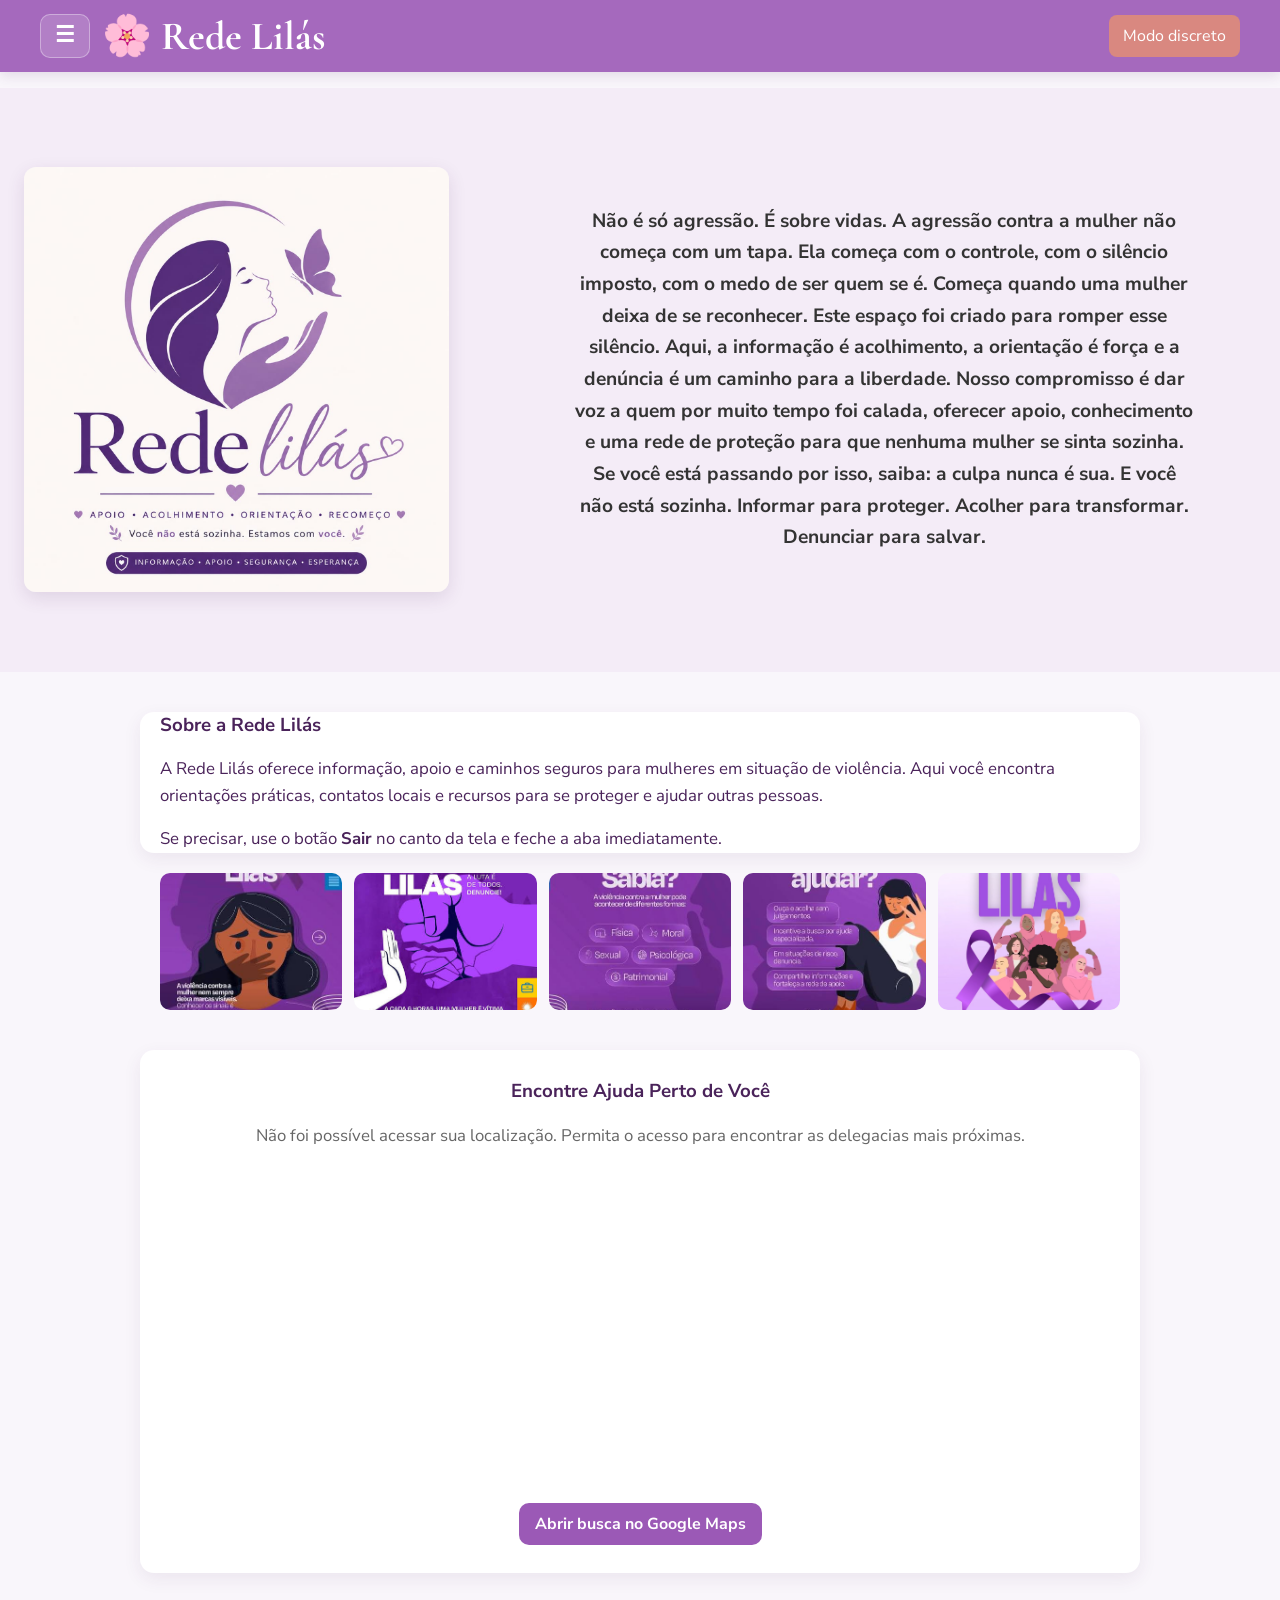
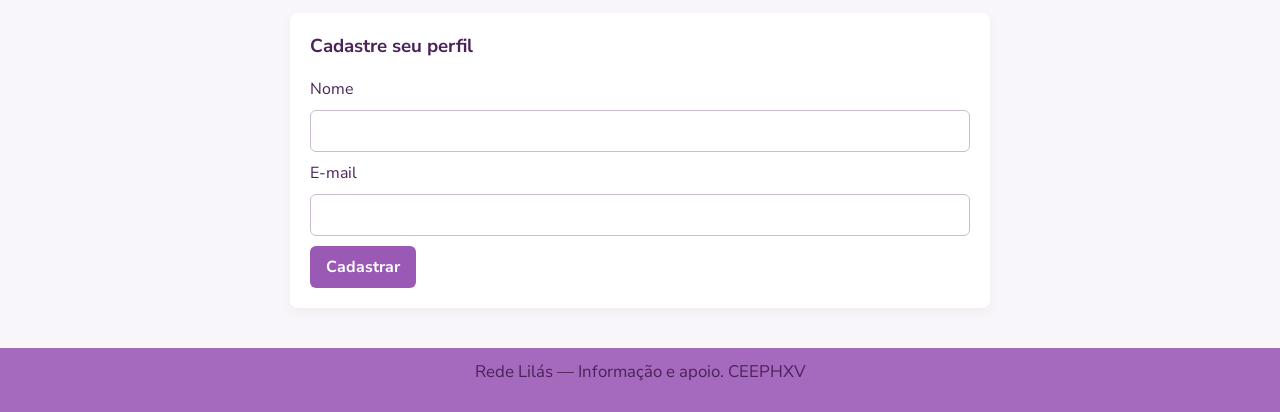
==== index.html @ c14650d7 "rhr" ====
<!DOCTYPE html>
<html lang="pt-BR">
<head>
  <meta charset="UTF-8">
  <meta name="viewport" content="width=device-width, initial-scale=1.0">
  <title>Rede Lilás</title>
  <link rel="stylesheet" href="style.css">
  <link rel="preconnect" href="https://fonts.googleapis.com">
<link rel="preconnect" href="https://fonts.gstatic.com" crossorigin>
<link href="https://fonts.googleapis.com/css2?family=Cormorant+Garamond:wght@600;700&family=Nunito+Sans:wght@400;600&display=swap" rel="stylesheet">
</head>
<body>
  <div id="cadastroStatus" class="cadastro-status" role="status" aria-live="polite" hidden></div>
  <header>
    <div class="header-inner">
      <div class="header-left">
        <details class="topbar-menu">
          <summary aria-label="Abrir menu" title="Abrir menu"><span class="menu-icon" aria-hidden="true">&#9776;</span></summary>
          <nav class="menu-links" aria-label="Menu principal">
            <a href="index.html">Início</a>
            <a href="direitos.html">Direitos</a>
            <a href="rede-de-apoio.html">Mulheres no Afeganistão</a>
            <a href="navegacao-segura.html">Histórias</a>
            <a href="navegacao-segura.html#MALALA-YOUSAFZAI">Malala</a>
            <a href="navegacao-segura.html#CASO-ROGER">Caso Roger</a>
            <a href="navegacao-segura.html#MARIA-DA-PENHA">Maria da Penha</a>
            <a href="navegacao-segura.html#ELIZA-SAMUDIO">Eliza Samudio</a>
            <a href="navegacao-segura.html#ALISON-BOTHA">Alison Botha</a>
          </nav>
        </details>
        <h1 id="TEXTO">🌸 Rede Lilás</h1>
      </div>
      <div class="header-buttons header-right">
        <button type="button" id="modoDiscreto">Modo discreto</button>

    </div>
  </header>

  <section class="banner">
    <div class="hero">
      
        <img src="baneeee.jpeg " alt="Banner Rede Lilás" width="400px" class="banner-image">
     
    </div>
  
    <h2 class="banner-text">Não é só agressão. É sobre vidas.
      A agressão contra a mulher não começa com um tapa. Ela começa com o controle, com o silêncio imposto, com o medo de ser quem se é. Começa quando uma mulher deixa de se reconhecer.
      Este espaço foi criado para romper esse silêncio.
      Aqui, a informação é acolhimento, a orientação é força e a denúncia é um caminho para a liberdade. Nosso compromisso é dar voz a quem por muito tempo foi calada, oferecer apoio, conhecimento e uma rede de proteção para que nenhuma mulher se sinta sozinha.
      Se você está passando por isso, saiba: a culpa nunca é sua. E você não está sozinha.
      Informar para proteger. Acolher para transformar. Denunciar para salvar.</h2>
  </section>

  <section class="info">
    
  </section>

  <section class="sobre">
    <h3>Sobre a Rede Lilás</h3>
    <p>A Rede Lilás oferece informação, apoio e caminhos seguros para mulheres em situação de violência. Aqui você encontra orientações práticas, contatos locais e recursos para se proteger e ajudar outras pessoas.</p>
    <p>Se precisar, use o botão <strong>Sair</strong> no canto da tela e feche a aba imediatamente.</p>
  </section>

  <section class="galeria">
    <div class="item"><a rel='noopener' target='_blank' href='images.jpg'><img src='images.jpg' alt='Hero'></a><div class="caption"></div></div>
    <div class="item"><a rel='noopener' target='_blank' href='images (1).jpg'><img src='images (1).jpg' alt='Photo 1'></a><div class="caption"></div></div>
    <div class="item"><a rel='noopener' target='_blank' href='images (2).jpg'><img src='images (2).jpg' alt='Photo 2'></a><div class="caption"></div></div>
  <div class="item"><a rel='noopener' target='_blank' href='images (1.jpg'><img src='images (1.jpg' alt='Photo 1 (root)'></a><div class="caption"></div></div>
    <div class="item"><a rel='noopener' target='_blank' href='WhatsApp-Image-2025-08-01-at-08.25.04-819x1024.jpeg'><img src='WhatsApp-Image-2025-08-01-at-08.25.04-819x1024.jpeg' alt='Photo 2 (root)'></a><div class="caption"></div></div>
  </section>

  <section class="mapa">
    <h3>Encontre Ajuda Perto de Você</h3>
    <p id="mapaStatus" aria-live="polite">Solicitando sua localização para encontrar as delegacias mais próximas...</p>
    <iframe id="mapaAjuda" title="Mapa com as delegacias mais próximas" loading="lazy"></iframe>
    <a id="mapaLink" class="action-button map-link" href="https://www.google.com/maps/search/delegacias+mais+pr%C3%B3ximas" target="_blank" rel="noopener">Abrir busca no Google Maps</a>
  </section>

  <section class="cadastro">
    <h3>Cadastre seu perfil</h3>
    <form id="cadastroForm">
      <label for="cadastroNome">Nome</label>
      <input id="cadastroNome" name="nome" type="text" autocomplete="name" required>
      <label for="cadastroEmail">E-mail</label>
      <input id="cadastroEmail" name="email" type="email" autocomplete="email" required>
      <button type="submit">Cadastrar</button>
    </form>
  </section>


  <footer>
    <p>Rede Lilás — Informação e apoio. CEEPHXV</p>
  </footer>

  <script>
    
    var sairRapido = document.getElementById('sairRapido');
    if (sairRapido) sairRapido.addEventListener('click', function () {
      window.location.href = 'about:blank';
    });
    document.getElementById('modoDiscreto').addEventListener('click', function () {
      window.location.href = 'https://br.shein.com/';
    });

    var cadastroTimeout;
    document.getElementById('cadastroForm').addEventListener('submit', function (event) {
      event.preventDefault();
      var statusCadastro = document.getElementById('cadastroStatus');
      statusCadastro.textContent = 'perfil cadastrado';
      statusCadastro.hidden = false;
      window.clearTimeout(cadastroTimeout);
      cadastroTimeout = window.setTimeout(function () {
        statusCadastro.hidden = true;
      }, 4000);
      this.reset();
      window.scrollTo({ top: 0, behavior: 'smooth' });
    });

    function localizarDelegacias() {
      var status = document.getElementById('mapaStatus');
      var mapa = document.getElementById('mapaAjuda');
      var mapaLink = document.getElementById('mapaLink');

      if (!navigator.geolocation) {
        status.textContent = 'Seu aparelho não permite localizar delegacias automaticamente.';
        mapaLink.hidden = false;
        return;
      }

      navigator.geolocation.getCurrentPosition(function (posicao) {
        var latitude = posicao.coords.latitude;
        var longitude = posicao.coords.longitude;
        var busca = encodeURIComponent('delegacias mais próximas');
        mapa.src = 'https://www.google.com/maps?q=' + busca + '&ll=' + latitude + ',' + longitude + '&z=14&output=embed';
        mapaLink.href = 'https://www.google.com/maps/search/' + busca + '/@' + latitude + ',' + longitude + ',14z';
        status.textContent = 'Mostrando delegacias próximas à sua localização.';
      }, function () {
        status.textContent = 'Não foi possível acessar sua localização. Permita o acesso para encontrar as delegacias mais próximas.';
        mapaLink.hidden = false;
      }, { enableHighAccuracy: true, timeout: 10000, maximumAge: 300000 });
    }

    localizarDelegacias();


    document.getElementById('con').addEventListener('submit', function (e) {
      e.preventDefault();
      var nome = document.getElementById('nome').value || '';
      var email = document.getElementById('email').value || '';
      var mensagem = document.getElementById('mensagem').value || '';
      if (!mensagem.trim()){
        document.getElementById('contatoStatus').textContent = 'Por favor, escreva uma mensagem.';
        return;
      }


      var msgs;
      try {
        msgs = JSON.parse(localStorage.getItem('rl_messages') || '[]');
        if (!Array.isArray(msgs)) msgs = [];
      } catch (error) {
        msgs = [];
      }
      msgs.push({ nome: nome, email: email, mensagem: mensagem, ts: new Date().toISOString() });
      localStorage.setItem('rl_messages', JSON.stringify(msgs));
      document.getElementById('contatoStatus').textContent = 'Mensagem salva localmente e abrindo seu e-mail...';
      var subject = encodeURIComponent('Contato pela Rede Lilás - ' + nome);
      var body = encodeURIComponent('Nome: ' + nome + '\nEmail: ' + email + '\n\n' + mensagem);
      var mailto = 'mailto:contato@redelilas.org?subject=' + subject + '&body=' + body;
      setTimeout(function () { window.location.href = mailto; }, 700);
    });

  
    function loadResources() {
      try {
        var resources = JSON.parse(localStorage.getItem('rl_resources') || '[]');
        return Array.isArray(resources) ? resources : [];
      } catch (error) {
        return [];
      }
    }
    function saveResources(list) { localStorage.setItem('rl_resources', JSON.stringify(list)); }
    function escapeHtml(str) { return String(str).replace(/[&<>\"]/g, function (s) { return { '&': '&amp;', '<': '&lt;', '>': '&gt;', '"': '&quot;' }[s]; }); }

    function renderResources() {
      var container = document.getElementById('resourceList');
      container.innerHTML = '';
      var list = loadResources();
      if (!list.length) container.innerHTML = '<p style="color:#666">Nenhum recurso salvo ainda.</p>';
      list.forEach(function (r, idx) {
        var div = document.createElement('div');
        div.className = 'resource-item';
        var left = document.createElement('div');
        left.innerHTML = '<strong>' + escapeHtml(r.name) + '</strong><br>Telefone: <span class="tel">' + escapeHtml(r.phone) + '</span>';
        var right = document.createElement('div');
        var copy = document.createElement('button');
        copy.className = 'copy-btn'; copy.textContent = 'Copiar'; copy.setAttribute('data-copy', r.phone);
        var edit = document.createElement('button'); edit.style.marginLeft = '8px'; edit.textContent = 'Editar';
        var del = document.createElement('button'); del.style.marginLeft = '8px'; del.textContent = 'Remover';
        copy.addEventListener('click', function () {
          navigator.clipboard && navigator.clipboard.writeText(r.phone).then(function () { copy.textContent = 'Copiado'; setTimeout(function () { copy.textContent = 'Copiar'; }, 1400); }, function () { alert('Copie manualmente: ' + r.phone); });
        });
        edit.addEventListener('click', function () {
          document.getElementById('resName').value = r.name;
          document.getElementById('resPhone').value = r.phone;
          document.getElementById('addRes').textContent = 'Atualizar';
          document.getElementById('addRes').dataset.edit = idx;
        });
        del.addEventListener('click', function () { if (confirm('Remover esse recurso?')) { list.splice(idx, 1); saveResources(list); renderResources(); } });
        right.appendChild(copy); right.appendChild(edit); right.appendChild(del);
        div.appendChild(left); div.appendChild(right); container.appendChild(div);
      });
    }

    document.getElementById('addRes').addEventListener('click', function () {
      var name = document.getElementById('resName').value.trim();
      var phone = document.getElementById('resPhone').value.trim();
      if (!name || !phone) { alert('Preencha nome e telefone.'); return; }
      var list = loadResources();
      var editIdx = this.dataset.edit;
      if (editIdx !== undefined) { list[editIdx] = { name: name, phone: phone }; delete this.dataset.edit; this.textContent = 'Adicionar'; }
      else list.push({ name: name, phone: phone });
      saveResources(list); renderResources(); document.getElementById('resName').value = ''; document.getElementById('resPhone').value = '';
    });

  
    renderResources();
  </script>
</body>
</html>
---- style.css ----
:root{
    --bg:#f9f6fb;
    --primary:#9b59b6;
    --accent:#d98880;
    --muted:#e8daef;
    --text:#4a235a;
  }

  *, *::before, *::after { box-sizing: border-box; }
  html { overflow-x: hidden; }
  body {
    font-family: "Nunito Sans", "Segoe UI", sans-serif;
    background-color: var(--bg);
    color: var(--text);
    margin: 0;
    padding-top: 88px;
    text-align: center;
    min-width: 320px;
  }

  p {
    margin: 0 0 1rem;
    font-size: 1.05rem;
    line-height: 1.7;
    color: var(--text);
  }

  a {
    color: var(--primary);
    text-decoration-thickness: 2px;
    text-underline-offset: 3px;
    transition: color .2s, background-color .2s;
  }

  a:hover {
    color: #6c3483;
  }

  a:focus-visible {
    outline: 3px solid var(--accent);
    outline-offset: 3px;
  }


  header {
    position: fixed;
    top: 0;
    left: 0;
    right: 0;
    z-index: 1000;
    background-color: #a569bd;
    color: white;
    padding: 12px 18px;
    box-shadow: 0 4px 12px rgba(74, 35, 90, 0.12);
  }

  .header-inner {
    max-width: 1200px;
    margin: 0 auto;
    display: flex;
    align-items: center;
    justify-content: space-between;
    gap: 12px;
    position: relative;
  }

  .header-left {
    display: flex;
    align-items: center;
    justify-content: flex-start;
    gap: 12px;
    min-width: 0;
    flex: 1;
  }

  .header-right {
    display: flex;
    align-items: center;
    justify-content: flex-end;
    margin-left: auto;
  }

  header h1 { margin: 0; }

  button,
  input,
  textarea { font: inherit; }

  button:focus-visible,
  summary:focus-visible,
  input:focus-visible,
  textarea:focus-visible {
    outline: 3px solid var(--accent);
    outline-offset: 2px;
  }

  .topbar-menu {
    position: relative;
  }

  .topbar-menu summary {
    list-style: none;
    cursor: pointer;
    padding: 10px 14px;
    border-radius: 10px;
    background: rgba(255,255,255,0.15);
    color: white;
    font-weight: 700;
    border: 1px solid rgba(255,255,255,0.35);
    user-select: none;
    transition: background-color .2s ease, transform .2s ease, box-shadow .2s ease;
  }

  .topbar-menu summary::-webkit-details-marker { display: none; }

  .menu-icon {
    display: block;
    font-size: 1.35rem;
    line-height: 1;
  }

  .topbar-menu summary:hover,
  .topbar-menu summary:focus-visible {
    background: rgba(255,255,255,0.28);
    transform: translateY(-2px);
    box-shadow: 0 4px 10px rgba(74, 35, 90, 0.16);
  }

  .topbar-menu[open] summary {
    background: rgba(255,255,255,0.22);
  }

  .menu-links {
    position: absolute;
    left: 0;
    top: calc(100% + 8px);
    min-width: 220px;
    background: #fff;
    border-radius: 12px;
    box-shadow: 0 12px 24px rgba(74, 35, 90, 0.16);
    padding: 8px;
    display: grid;
    gap: 6px;
    text-align: left;
    transform-origin: left top;
    animation: menu-open .2s ease-out;
  }

  @keyframes menu-open {
    from { opacity: 0; transform: translateY(-6px) scaleX(0); }
    to { opacity: 1; transform: translateY(0) scaleX(1); }
  }

  .menu-links a {
    display: block;
    padding: 10px 12px;
    border-radius: 8px;
    color: var(--text);
    text-decoration: none;
    font-weight: 600;
  }

  .menu-links a:hover,
  .menu-links a:focus-visible {
    background: #f4ecf7;
    color: var(--primary);
  }

  .page-back {
    color:white;
    border:1px solid rgba(255,255,255,0.7);
    padding:8px 12px;
    border-radius:8px;
    text-decoration:none;
  }

  .page-back:hover, .page-back:focus-visible { background-color:rgba(255,255,255,0.15); }
  .header-buttons button {
    background-color: var(--accent);
    color: white;
    border: none;
    padding: 10px 14px;
    border-radius: 8px;
    cursor: pointer;
    white-space: nowrap;
    transition: background-color .2s ease, transform .2s ease;
  }

  .header-buttons button:hover,
  .header-buttons button:focus-visible {
    background-color: #c56f68;
    transform: translateY(-1px);
  }

  .banner {
    background-color: #f4ecf7;
    padding: 56px 24px;
    display: flex;
    align-items: center;
    justify-content: center;
    gap: clamp(24px, 5vw, 64px);
  }
  
  .hero {
    display: flex;
    align-items: center;
    justify-content: center;
    flex: 1 1 360px;
    min-width: 0;
  }

  #TEXTO {
    font-family: "Cormorant Garamond", serif;
    font-size: 2.5rem; 
    font-weight: 700;
    margin: 0;
  }

  .banner-img {
    width: 100%;
    max-width: 520px;
    height: auto;
    object-fit: cover;

  }
  
  .banner-text {
    width: min(100%, 620px);
    font-family: "Nunito Sans", sans-serif;
    font-size: clamp(1rem, 1.5vw, 1.25rem);
    line-height: 1.65;
    color: #333;
    margin: 5%;
    
  }

  .hero img {
  width:100%;
  max-width:520px;
  height:auto;
  display:block;
  border-radius:12px; 
  box-shadow:0 6px 18px rgba(74,35,90,0.12);
  }
  .acoes {
  display:flex; 
  justify-content:center; 
  gap:20px; margin:20px;
  }

  .info {
  display:flex; 
  justify-content:center; 
  align-items:stretch;
  flex-wrap:wrap;
  gap:12px;
  margin:20px auto;
  max-width: 1000px;
  }

  .card {
  background-color:var(--muted); 
  padding:22px 20px; 
  border-radius:10px; 
  width:300px;
  min-height:190px;
  margin:0;
  color:var(--text);
  text-decoration:none;
  display:flex;
  flex-direction:column;
  justify-content:center;
  transition:transform .2s, box-shadow .2s, background-color .2s;
  }

  .card:hover, .card:focus-visible {
  background-color:#dfc9e8;
  box-shadow:0 5px 14px rgba(74,35,90,0.16);
  transform:translateY(-3px);
  outline:none;
  }

  .card-link {
  display:inline-block;
  margin-top:8px;
  color:var(--primary);
  font-weight:600;
  }

  .detail-page {
  max-width:760px;
  margin:32px auto 56px;
  padding:0 24px;
  text-align:left;
  line-height:1.7;
  }

  .sobre,
  .galeria,
  .mapa,
  .contato,
  .resources {
    width: min(100% - 32px, 1000px);
    margin: 40px auto;
  }

  .sobre,
  .mapa,
  .contato,
  .resources {
    padding: 28px 24px;
    background: #fff;
    border-radius: 14px;
    box-shadow: 0 6px 18px rgba(74, 35, 90, 0.08);
  }

  .sobre h3,
  .galeria h3,
  .mapa h3,
  .contato h3,
  .resources h3,
  footer p { margin-top: 0; }

  .galeria {
    display: grid;
    grid-template-columns: repeat(auto-fit, minmax(180px, 1fr));
    gap: 14px;
  }

  .galeria .item { min-width: 0; }
  .galeria img {
    display: block;
    width: 100%;
    aspect-ratio: 4 / 3;
    object-fit: cover;
    border-radius: 10px;
  }

  #mapaAjuda {
    display: block;
    width: 100%;
    min-height: 320px;
    border: 0;
    border-radius: 10px;
  }

  #con,
  .resources > div:first-of-type {
    display: flex;
    flex-wrap: wrap;
    gap: 10px;
    justify-content: center;
  }

  #con input,
  #con textarea { flex: 1 1 240px; }
  #con textarea { min-width: 100%; resize: vertical; }
  #con input,
  #con textarea,
  #con button,
  .resources input,
  .resources button {
    min-height: 44px;
    padding: 10px 12px;
    border: 1px solid #d8c8df;
    border-radius: 8px;
  }

  #con button,
  .resources button { background: var(--primary); color: #fff; cursor: pointer; }

  .resource-list { display: grid; gap: 10px; }
  .resource-item {
    display: flex;
    align-items: center;
    justify-content: space-between;
    gap: 12px;
    padding: 12px;
    border: 1px solid #e4d8e8;
    border-radius: 8px;
    text-align: left;
  }
  .resource-item > div:last-child { display: flex; flex-wrap: wrap; gap: 6px; justify-content: flex-end; }
  .resource-item button { min-height: 38px; padding: 8px 10px; border: 0; border-radius: 6px; cursor: pointer; }

  .discreto > *:not(header):not(.quick-exit) { visibility: hidden; }
  .discreto header { background: #222; }

  .quick-exit {
    position: fixed;
    right: 18px;
    bottom: 18px;
    z-index: 1100;
    min-height: 44px;
    padding: 10px 16px;
    border: 0;
    border-radius: 8px;
    background: #8e2f4f;
    color: #fff;
    font-weight: 700;
    cursor: pointer;
    box-shadow: 0 4px 12px rgba(50, 20, 30, 0.24);
  }

  .quick-exit:hover,
  .quick-exit:focus-visible { background: #6f1f3a; }

  footer { padding: 24px; }

  .detail-images {
  display:grid;
  grid-template-columns:repeat(2, minmax(0, 1fr));
  gap:16px;
  margin-bottom:28px;
  }

  .detail-images figure { margin:0; }
  .detail-images img {
  display:block;
  width:100%;
  height:220px;
  object-fit:cover;
  border-radius:10px;
  box-shadow:0 4px 12px rgba(74,35,90,0.12);
  }

  .detail-images figcaption {
  color:#666;
  font-size:.9rem;
  line-height:1.35;
  margin-top:7px;
  }

  .detail-page h2 {
  font-family:"Cormorant Garamond", serif;
  font-size:2.8rem;
  margin:0 0 12px;
  }

  .detail-page h3 { margin-top:28px; }
  .detail-page li { margin-bottom:8px; }
  .detail-kicker { color:var(--primary); font-weight:600; margin-bottom:4px; }
  .detail-note { border-left:4px solid var(--accent); padding-left:14px; font-weight:600; }

  .afghan-article {
    background: rgba(255, 255, 255, 0.6);
    padding: 28px 28px 32px;
    border-radius: 18px;
    box-shadow: 0 8px 24px rgba(74, 35, 90, 0.08);
  }

  .afghan-article .lead {
    font-size: 1.08rem;
    color: #4a235a;
    margin-bottom: 20px;
  }

  .afghan-article ol,
  .afghan-article ul {
    padding-left: 1.5rem;
  }

  .afghan-article .quote {
    margin: 26px 0;
    padding: 18px 22px;
    background: #f3e4f7;
    border-left: 5px solid var(--primary);
    color: var(--text);
    font-weight: 700;
    font-size: 1.1rem;
    border-radius: 10px;
  }

  .freedom-list,
  .afghan-article ul,
  .afghan-article ol {
    padding-left: 1.4rem;
  }

  .statement,
  .hashtags {
    font-weight: 700;
    color: var(--text);
    margin-top: 16px;
  }

  .action-button {
    display: inline-block;
    margin-top: 20px;
    background: var(--primary);
    color: #fff;
    padding: 10px 16px;
    border-radius: 10px;
    text-decoration: none;
    font-weight: 700;
  }

  .action-button:hover,
  .action-button:focus-visible {
    background: #7d3d9d;
    color: #fff;
  }

  .map-link { display: none; }
  .map-link:not([hidden]) { display: inline-block; }

.featured-image {
    margin: 0 0 20px;
    border-radius: 14px;
    overflow: hidden;
    box-shadow: 0 6px 18px rgba(74, 35, 90, 0.10);
}

.featured-image img {
    display: block;
    width: 100%;
    height: 360px;
    object-fit: cover;
}
  .image-gallery-two {
      display: block;
    width: 100%;
      margin: 24px 0;
  }

  .image-gallery-two figure { margin: 0; }
  .image-gallery-two img {
      display: block;
      width: 100%;
      max-height: 420px;
      object-fit: cover;
      border-radius: 10px;
  }

  @media (max-width: 700px) {
    body { padding-top: 88px; }
    header { padding: 10px 12px; }
    .header-inner { gap: 8px; }
    .topbar-menu { z-index: 2; flex-shrink: 0; }
    .menu-links { left: 0; right: auto; min-width: min(260px, calc(100vw - 24px)); }
    #TEXTO { font-size: clamp(1.45rem, 7vw, 2rem); white-space: nowrap; overflow: hidden; text-overflow: ellipsis; text-align: center; }
    .banner { flex-direction: column; padding: 28px 16px; }
    .banner-text { margin: 0; text-align: left; }
    .hero img { max-height: 300px; object-fit: cover; }
    .detail-page { padding: 0 16px; margin-top: 24px; }
    .detail-images { grid-template-columns: 1fr; }
    .detail-page h2 { font-size: 2.2rem; }
    .afghan-article { padding: 20px 16px 24px; }
    .featured-image img { height: 240px; }
    .resource-item { align-items: flex-start; flex-direction: column; }
    .resource-item > div:last-child { justify-content: flex-start; }
    .resources > div:first-of-type { flex-direction: column; }
    .resources input { width: 100% !important; flex: auto !important; }
    .quick-exit { right: 12px; bottom: 12px; }
  }

  @media (prefers-reduced-motion: reduce) {
    *, *::before, *::after { scroll-behavior: auto !important; transition-duration: 0.01ms !important; }
}

  .image-gallery-two figure {
    margin: 0;
    overflow: hidden;
    border-radius: 12px;
    box-shadow: 0 6px 18px rgba(74, 35, 90, 0.10);
  }

  .image-gallery-two img {
    display: block;
    width: 100%;
    height: 240px;
    object-fit: cover;
  }

.image-gallery-two {
    margin: 18px 0 24px;
}

.image-gallery-two figure:only-child {
    width: 100%;
    margin: 0;
    border-radius: 14px;
    overflow: hidden;
    box-shadow: 0 6px 18px rgba(74, 35, 90, 0.10);
}

.image-gallery-two figure:only-child img {
    display: block;
    width: 100%;
    height: 360px;
    object-fit: cover;
}
   

  .sobre {
      max-width:1000px; 
      margin:20px auto; 
      text-align:left; 
      padding:0 20px
  }

  .sobre p {
      line-height:1.6
  }

  .galeria {
      display:grid; 
      grid-template-columns:repeat(auto-fit,minmax(160px,1fr)); 
      gap:12px; max-width:1000px; 
      margin:20px auto; 
      padding:0 20px
  }

  .galeria .item {position:relative; 
      overflow:hidden; 
      border-radius:8px
  }

  .galeria img {width:100%; 
      display:block
  }

  .galeria .caption {
      position:absolute; 
      left:0; right:0; bottom:0; 
      background:linear-gradient(0deg, rgba(0,0,0,0.45), transparent); 
      color:white; 
      padding:8px; 
      font-weight:600; 
      transform:translateY(100%); 
      transition:transform .2s
  }

  .galeria .item:hover .caption{transform:translateY(0)}

    .contato {background-color:#fff;
       max-width:700px; 
      width:calc(100% - 40px);
       margin:20px auto 40px;
        padding:16px; 
        border-radius:10px; 
        box-shadow:0 4px 12px rgba(0,0,0,0.04); 
        text-align:left
      }

  .contato form {display:flex; 
      flex-direction:column;
       gap:10px
      }

  .contato input[type=text], .contato input[type=email], 
  .contato textarea {padding:8px; border-radius:6px; border:1px solid #ddd; width:100%; box-sizing:border-box}
  .contato button[type=submit] {background:var(--primary); color:#fff; border:none; padding:10px 12px; border-radius:8px; cursor:pointer}
  .cadastro {max-width:700px; width:calc(100% - 40px); margin:24px auto 40px; padding:20px; border-radius:8px; background:#fff; text-align:left; box-shadow:0 4px 12px rgba(0,0,0,0.04)}
  .cadastro h3 {margin-top:0}
  .cadastro form {display:grid; gap:10px}
  .cadastro input {width:100%; min-height:42px; padding:8px 10px; border:1px solid #c9bdce; border-radius:6px; font:inherit}
  .cadastro button {justify-self:start; min-height:42px; padding:9px 16px; border:0; border-radius:6px; background:var(--primary); color:#fff; font:inherit; font-weight:700; cursor:pointer}
  .cadastro button:hover, .cadastro button:focus-visible {background:#7d3d9d; color:#fff}
  .cadastro-status {max-width:700px; width:calc(100% - 40px); margin:12px auto; padding:12px 16px; border-radius:6px; background:#e4f2e7; color:#245b34; font-weight:700; text-align:center}
  .resources {max-width:1000px; margin:10px auto 24px; padding:0 20px; text-align:left}
  .resource-list {display:grid; gap:10px}
  .resource-item {background:var(--muted); padding:10px; border-radius:8px; display:flex; justify-content:space-between; align-items:center}
  .copy-btn {background:transparent; border:1px solid rgba(0,0,0,0.08); padding:6px 8px; border-radius:6px; cursor:pointer}
  #mapaStatus {margin:0 auto 12px; color:#666}
  iframe {width:90%; height:300px; border:none; border-radius:10px}
  footer {background-color:#a569bd; color:white; padding:10px}
  .discreto header, .discreto .banner, .discreto .info, .discreto .sobre, .discreto .galeria, .discreto .mapa, .discreto footer {visibility:hidden}
  .quick-exit {display:none; position:fixed; top:8px; right:8px; background:#fff; color:var(--text); padding:6px 10px; border-radius:6px; box-shadow:0 2px 8px rgba(0,0,0,0.12)}
  .discreto .quick-exit {display:block}

  @media (max-width: 700px) {
    header h1 { line-height: 1.2; text-align: left; }
    .page-back { display: inline-block; white-space: nowrap; }
    .header-buttons { flex-shrink: 0; }
    .header-buttons button {
      padding: 9px 10px;
      font-size: .8rem;
    }

    .banner {
      padding: 28px 16px;
      flex-direction: column;
      gap: 24px;
    }

    .hero { width: 100%; }
    .hero img { max-width: 100%; }
    .banner-text {
      width: 100%;
      margin: 0;
      font-size: 1.05rem;
      line-height: 1.6;
    }

    .info { margin: 16px 10px; }
    .card {
      width: 100%;
      margin: 6px 0;
    }

    .sobre { margin: 20px auto; padding: 0 20px; }
    .detail-page {
      max-width: 100%;
      padding: 0 16px;
      margin: 24px auto 40px;
    }

    .detail-page h2 {
      font-size: 2.2rem;
      line-height: 1.1;
    }

    .detail-page h3 {
      font-size: 1.5rem;
    }

    .detail-images { grid-template-columns:1fr; }
    .detail-images img { height:auto; max-height:320px; }
    .featured-image img,
    .image-gallery-two img {
      height: 220px;
    }

    .afghan-article {
      padding: 18px 16px 24px;
    }

    .afghan-article .lead,
    .afghan-article p,
    .afghan-article li {
      font-size: 1rem;
    }

    .afghan-article .quote {
      padding: 14px 16px;
      font-size: 1rem;
    }

    .action-button {
      display: block;
      width: 100%;
      text-align: center;
      box-sizing: border-box;
    }

    .galeria {
      grid-template-columns: repeat(2, minmax(0, 1fr));
      gap: 8px;
      padding: 0 16px;
    }

    .contato {
      width: calc(100% - 32px);
      margin: 20px auto 32px;
      padding: 14px;
    }

    .resources { padding: 0 16px; }
    .resources > div[style] {
      flex-wrap: wrap;
      margin-right: 0 !important;
      margin-left: 0 !important;
    }
    .resources > div[style] input,
    .resources > div[style] button {
      min-width: 0;
      flex: 1 1 100% !important;
    }
    .resource-item {
      align-items: flex-start;
      flex-direction: column;
      gap: 10px;
    }
    .resource-item > div:last-child {
      display: flex;
      flex-wrap: wrap;
      gap: 6px;
    }
    .resource-item > div:last-child button { margin-left: 0 !important; }

    #mapaStatus { padding: 0 16px; }
    iframe { width: calc(100% - 32px); height: 280px; }
  }
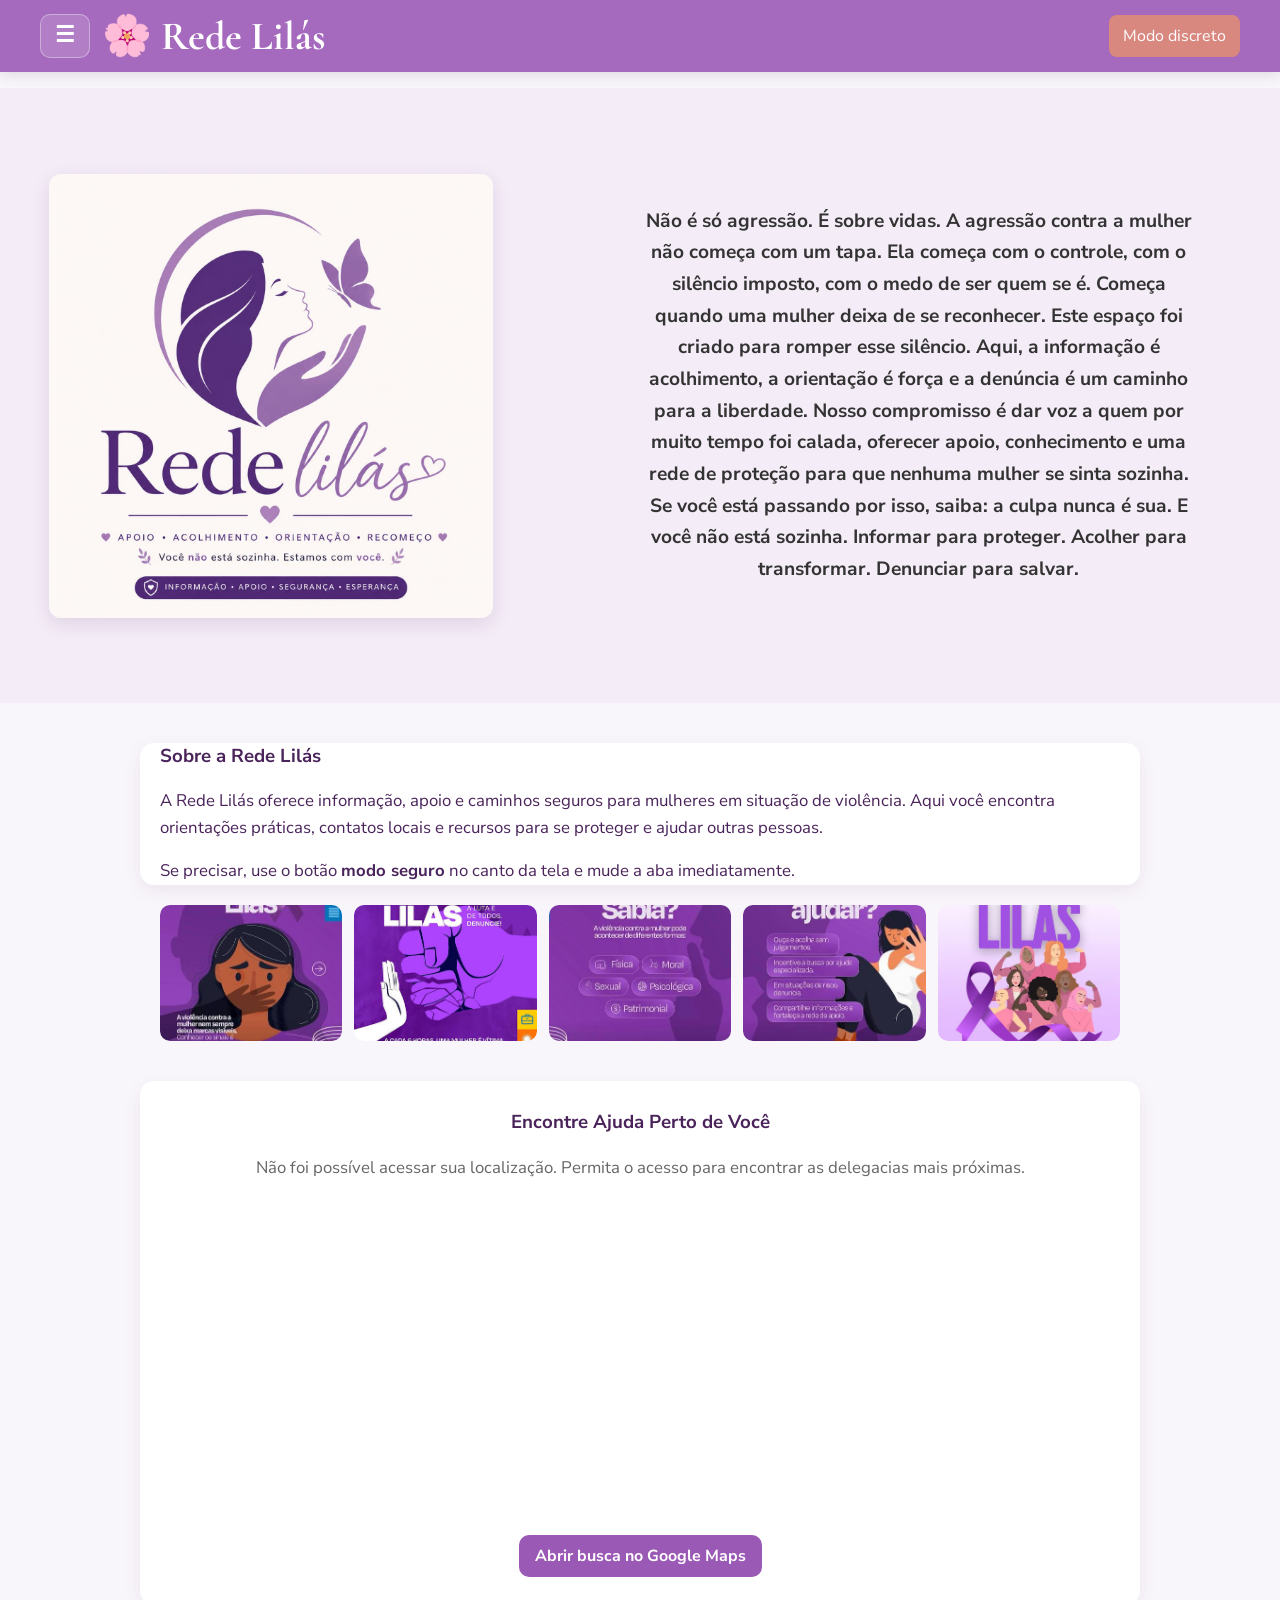
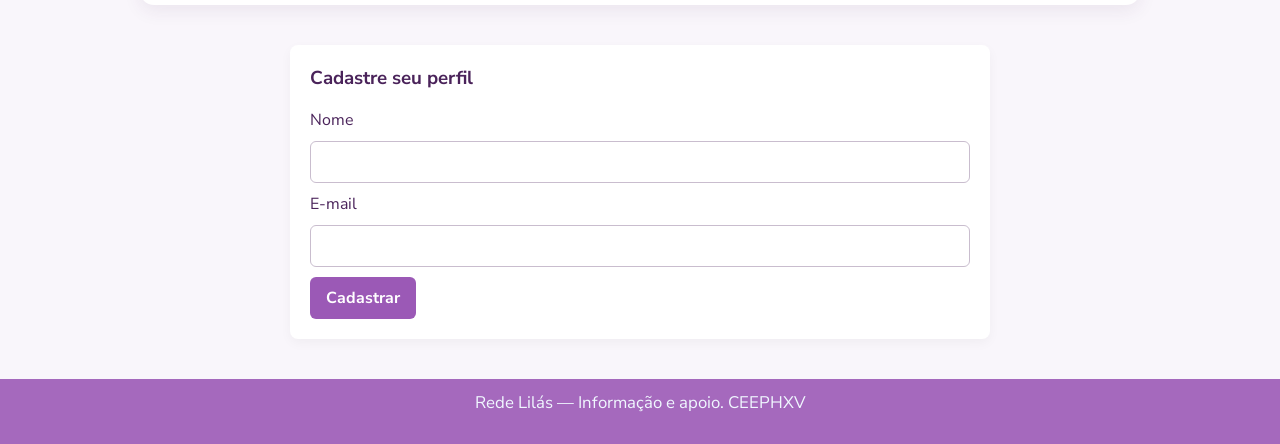
==== commit e243eb23: "bvg" ====
--- a/index.html
+++ b/index.html
@@ -20,12 +20,16 @@
             <a href="index.html">Início</a>
             <a href="direitos.html">Direitos</a>
             <a href="rede-de-apoio.html">Mulheres no Afeganistão</a>
-            <a href="navegacao-segura.html">Histórias</a>
-            <a href="navegacao-segura.html#MALALA-YOUSAFZAI">Malala</a>
-            <a href="navegacao-segura.html#CASO-ROGER">Caso Roger</a>
-            <a href="navegacao-segura.html#MARIA-DA-PENHA">Maria da Penha</a>
-            <a href="navegacao-segura.html#ELIZA-SAMUDIO">Eliza Samudio</a>
-            <a href="navegacao-segura.html#ALISON-BOTHA">Alison Botha</a>
+            <details class="stories-menu">
+              <summary class="stories-trigger">Histórias <span aria-hidden="true">&#8250;</span></summary>
+              <nav class="stories-links" aria-label="Variações de histórias">
+                <a href="navegacao-segura.html#MALALA-YOUSAFZAI">Malala</a>
+                <a href="navegacao-segura.html#CASO-ROGER">Caso Roger</a>
+                <a href="navegacao-segura.html#MARIA-DA-PENHA">Maria da Penha</a>
+                <a href="navegacao-segura.html#ELIZA-SAMUDIO">Eliza Samudio</a>
+                <a href="navegacao-segura.html#ALISON-BOTHA">Alison Botha</a>
+              </nav>
+            </details>
           </nav>
         </details>
         <h1 id="TEXTO">🌸 Rede Lilás</h1>
@@ -39,7 +43,7 @@
   <section class="banner">
     <div class="hero">
       
-        <img src="baneeee.jpeg " alt="Banner Rede Lilás" width="400px" class="banner-image">
+        <img src="baneeee.jpeg " alt="Banner Rede Lilás" class="banner-image">
      
     </div>
   
@@ -58,7 +62,7 @@
   <section class="sobre">
     <h3>Sobre a Rede Lilás</h3>
     <p>A Rede Lilás oferece informação, apoio e caminhos seguros para mulheres em situação de violência. Aqui você encontra orientações práticas, contatos locais e recursos para se proteger e ajudar outras pessoas.</p>
-    <p>Se precisar, use o botão <strong>Sair</strong> no canto da tela e feche a aba imediatamente.</p>
+    <p>Se precisar, use o botão <strong>modo seguro</strong> no canto da tela e mude a aba imediatamente.</p>
   </section>
 
   <section class="galeria">
@@ -89,7 +93,7 @@
 
 
   <footer>
-    <p>Rede Lilás — Informação e apoio. CEEPHXV</p>
+    <p style="color: aliceblue;">Rede Lilás — Informação e apoio. CEEPHXV</p>
   </footer>
 
   <script>
--- a/style.css
+++ b/style.css
@@ -166,6 +166,55 @@
     color: var(--primary);
   }
 
+  .stories-menu {
+    position: relative;
+  }
+
+  .topbar-menu .stories-trigger,
+  .topbar-menu[open] .stories-trigger {
+    display: flex;
+    align-items: center;
+    justify-content: space-between;
+    gap: 18px;
+    padding: 10px 12px;
+    border: 0;
+    border-radius: 8px;
+    background: #fff;
+    color: var(--text);
+    cursor: pointer;
+    font-weight: 700;
+    list-style: none;
+    transition: background-color .2s ease;
+  }
+
+  .topbar-menu .stories-trigger::-webkit-details-marker { display: none; }
+  .stories-trigger span { font-size: 1.25rem; line-height: 1; }
+  .topbar-menu .stories-trigger:hover,
+  .topbar-menu .stories-trigger:focus-visible,
+  .stories-menu[open] > .stories-trigger {
+    background: #e8daef;
+    color: var(--text);
+    transform: none;
+    box-shadow: none;
+  }
+  .stories-menu[open] > .stories-trigger span { transform: rotate(90deg); }
+
+  .stories-links {
+    position: absolute;
+    top: 0;
+    left: calc(100% + 8px);
+    min-width: 210px;
+    padding: 8px;
+    display: grid;
+    gap: 6px;
+    background: #fbf7fc;
+    border: 1px solid #dcc9e3;
+    border-radius: 10px;
+    box-shadow: 0 12px 24px rgba(74, 35, 90, 0.16);
+    text-align: left;
+    animation: menu-open .2s ease-out;
+  }
+
   .page-back {
     color:white;
     border:1px solid rgba(255,255,255,0.7);
@@ -205,7 +254,7 @@
     display: flex;
     align-items: center;
     justify-content: center;
-    flex: 1 1 360px;
+    flex: 1 1 45%;
     min-width: 0;
   }
 
@@ -235,11 +284,11 @@
   }
 
   .hero img {
-  width:100%;
-  max-width:520px;
+  width:90%;
+  max-width:100%;
   height:auto;
   display:block;
-  border-radius:12px; 
+  border-radius:12px;
   box-shadow:0 6px 18px rgba(74,35,90,0.12);
   }
   .acoes {
@@ -538,10 +587,19 @@
     .header-inner { gap: 8px; }
     .topbar-menu { z-index: 2; flex-shrink: 0; }
     .menu-links { left: 0; right: auto; min-width: min(260px, calc(100vw - 24px)); }
+    .stories-links {
+      position: static;
+      min-width: 0;
+      margin: 6px 0 0 12px;
+      box-shadow: none;
+      border-radius: 8px;
+      background: #faf7fb;
+      animation: none;
+    }
     #TEXTO { font-size: clamp(1.45rem, 7vw, 2rem); white-space: nowrap; overflow: hidden; text-overflow: ellipsis; text-align: center; }
     .banner { flex-direction: column; padding: 28px 16px; }
     .banner-text { margin: 0; text-align: left; }
-    .hero img { max-height: 300px; object-fit: cover; }
+    .hero img { max-height: none; object-fit: contain; }
     .detail-page { padding: 0 16px; margin-top: 24px; }
     .detail-images { grid-template-columns: 1fr; }
     .detail-page h2 { font-size: 2.2rem; }
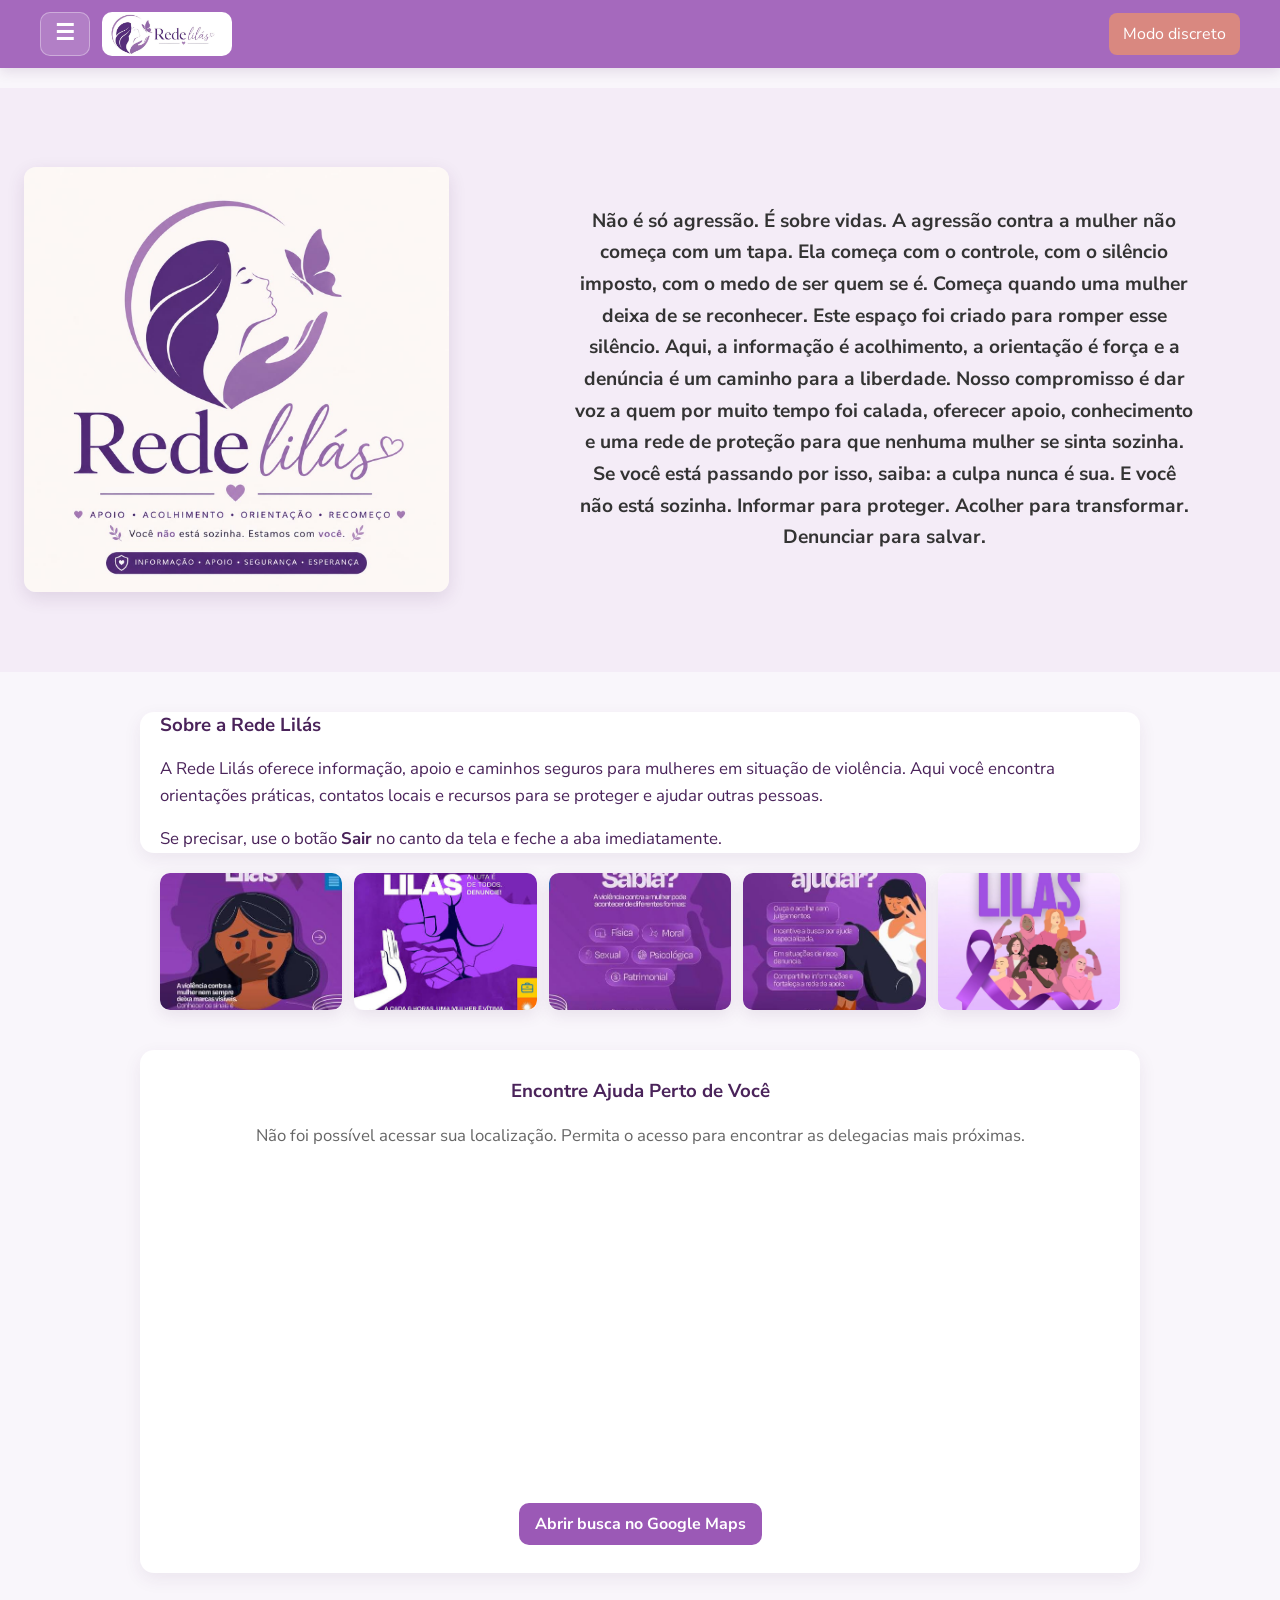
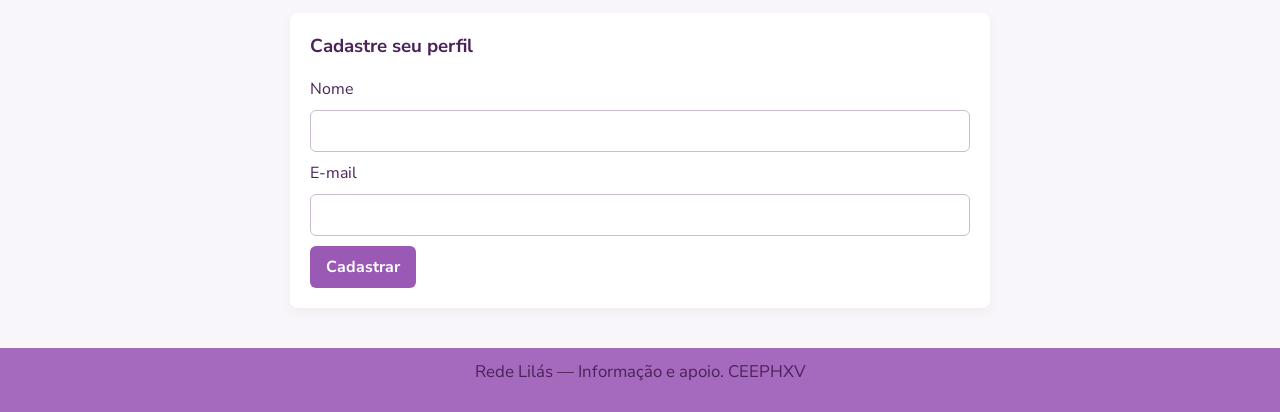
==== commit 500ed6ff: "teg" ====
--- a/index.html
+++ b/index.html
@@ -32,18 +32,18 @@
             </details>
           </nav>
         </details>
-        <h1 id="TEXTO">🌸 Rede Lilás</h1>
+        <h1 class="brand-logo"><img src="banner.jpeg" alt="Rede Lilás"></h1>
       </div>
       <div class="header-buttons header-right">
         <button type="button" id="modoDiscreto">Modo discreto</button>
-
+      </div>
     </div>
   </header>
 
   <section class="banner">
     <div class="hero">
       
-        <img src="baneeee.jpeg " alt="Banner Rede Lilás" class="banner-image">
+        <img src="baneeee.jpeg " alt="Banner Rede Lilás" width="200px" class="banner-image">
      
     </div>
   
@@ -62,7 +62,7 @@
   <section class="sobre">
     <h3>Sobre a Rede Lilás</h3>
     <p>A Rede Lilás oferece informação, apoio e caminhos seguros para mulheres em situação de violência. Aqui você encontra orientações práticas, contatos locais e recursos para se proteger e ajudar outras pessoas.</p>
-    <p>Se precisar, use o botão <strong>modo seguro</strong> no canto da tela e mude a aba imediatamente.</p>
+    <p>Se precisar, use o botão <strong>Sair</strong> no canto da tela e feche a aba imediatamente.</p>
   </section>
 
   <section class="galeria">
@@ -93,7 +93,7 @@
 
 
   <footer>
-    <p style="color: aliceblue;">Rede Lilás — Informação e apoio. CEEPHXV</p>
+    <p>Rede Lilás — Informação e apoio. CEEPHXV</p>
   </footer>
 
   <script>
--- a/style.css
+++ b/style.css
@@ -16,6 +16,7 @@
     padding-top: 88px;
     text-align: center;
     min-width: 320px;
+    scroll-behavior: smooth;
   }
 
   p {
@@ -81,6 +82,17 @@
   }
 
   header h1 { margin: 0; }
+
+  .brand-logo { flex: 0 1 auto; line-height: 0; }
+
+  .brand-logo img {
+    display: block;
+    width: auto;
+    height: 44px;
+    max-width: min(40vw, 230px);
+    object-fit: contain;
+    border-radius: 10px;
+  }
 
   button,
   input,
@@ -166,53 +178,26 @@
     color: var(--primary);
   }
 
-  .stories-menu {
-    position: relative;
-  }
-
-  .topbar-menu .stories-trigger,
-  .topbar-menu[open] .stories-trigger {
-    display: flex;
-    align-items: center;
-    justify-content: space-between;
-    gap: 18px;
+  .topbar-menu .stories-trigger {
+    display: block;
+    width: 100%;
     padding: 10px 12px;
     border: 0;
     border-radius: 8px;
-    background: #fff;
+    background: transparent;
     color: var(--text);
+    text-align: left;
+    font-weight: 600;
     cursor: pointer;
-    font-weight: 700;
-    list-style: none;
-    transition: background-color .2s ease;
-  }
-
-  .topbar-menu .stories-trigger::-webkit-details-marker { display: none; }
-  .stories-trigger span { font-size: 1.25rem; line-height: 1; }
+    transition: background-color .2s ease, color .2s ease;
+  }
+
   .topbar-menu .stories-trigger:hover,
-  .topbar-menu .stories-trigger:focus-visible,
-  .stories-menu[open] > .stories-trigger {
-    background: #e8daef;
-    color: var(--text);
+  .topbar-menu .stories-trigger:focus-visible {
+    background: #f4ecf7;
+    color: var(--primary);
     transform: none;
     box-shadow: none;
-  }
-  .stories-menu[open] > .stories-trigger span { transform: rotate(90deg); }
-
-  .stories-links {
-    position: absolute;
-    top: 0;
-    left: calc(100% + 8px);
-    min-width: 210px;
-    padding: 8px;
-    display: grid;
-    gap: 6px;
-    background: #fbf7fc;
-    border: 1px solid #dcc9e3;
-    border-radius: 10px;
-    box-shadow: 0 12px 24px rgba(74, 35, 90, 0.16);
-    text-align: left;
-    animation: menu-open .2s ease-out;
   }
 
   .page-back {
@@ -248,13 +233,14 @@
     align-items: center;
     justify-content: center;
     gap: clamp(24px, 5vw, 64px);
+    overflow: hidden;
   }
   
   .hero {
     display: flex;
     align-items: center;
     justify-content: center;
-    flex: 1 1 45%;
+    flex: 1 1 360px;
     min-width: 0;
   }
 
@@ -263,6 +249,7 @@
     font-size: 2.5rem; 
     font-weight: 700;
     margin: 0;
+    animation: text-enter .75s .12s cubic-bezier(.2,.7,.2,1) both;
   }
 
   .banner-img {
@@ -284,12 +271,34 @@
   }
 
   .hero img {
-  width:90%;
-  max-width:100%;
+  width:100%;
+  max-width:520px;
   height:auto;
   display:block;
-  border-radius:12px;
+  border-radius:12px; 
   box-shadow:0 6px 18px rgba(74,35,90,0.12);
+  animation: image-enter .9s .12s cubic-bezier(.2,.7,.2,1) both, gentle-float 6s 1s ease-in-out infinite;
+  transition: transform .45s ease, box-shadow .45s ease;
+  }
+
+  .hero img:hover {
+    transform: scale(1.025) rotate(-.4deg);
+    box-shadow: 0 18px 36px rgba(74, 35, 90, .2);
+  }
+
+  @keyframes text-enter {
+    from { opacity: 0; transform: translateY(20px); }
+    to { opacity: 1; transform: translateY(0); }
+  }
+
+  @keyframes image-enter {
+    from { opacity: 0; transform: translateY(24px) scale(.97); }
+    to { opacity: 1; transform: translateY(0) scale(1); }
+  }
+
+  @keyframes gentle-float {
+    0%, 100% { translate: 0 0; }
+    50% { translate: 0 -7px; }
   }
   .acoes {
   display:flex; 
@@ -587,19 +596,10 @@
     .header-inner { gap: 8px; }
     .topbar-menu { z-index: 2; flex-shrink: 0; }
     .menu-links { left: 0; right: auto; min-width: min(260px, calc(100vw - 24px)); }
-    .stories-links {
-      position: static;
-      min-width: 0;
-      margin: 6px 0 0 12px;
-      box-shadow: none;
-      border-radius: 8px;
-      background: #faf7fb;
-      animation: none;
-    }
     #TEXTO { font-size: clamp(1.45rem, 7vw, 2rem); white-space: nowrap; overflow: hidden; text-overflow: ellipsis; text-align: center; }
     .banner { flex-direction: column; padding: 28px 16px; }
     .banner-text { margin: 0; text-align: left; }
-    .hero img { max-height: none; object-fit: contain; }
+    .hero img { max-height: 300px; object-fit: cover; }
     .detail-page { padding: 0 16px; margin-top: 24px; }
     .detail-images { grid-template-columns: 1fr; }
     .detail-page h2 { font-size: 2.2rem; }
@@ -840,3 +840,82 @@
     #mapaStatus { padding: 0 16px; }
     iframe { width: calc(100% - 32px); height: 280px; }
   }
+
+  .galeria .item {
+    box-shadow: 0 5px 16px rgba(74, 35, 90, .1);
+    transition: transform .35s ease, box-shadow .35s ease;
+  }
+
+  .galeria .item:hover,
+  .galeria .item:focus-within {
+    transform: translateY(-5px);
+    box-shadow: 0 14px 26px rgba(74, 35, 90, .18);
+  }
+
+  .galeria img {
+    transition: transform .55s cubic-bezier(.2,.7,.2,1), filter .4s ease;
+  }
+
+  .galeria .item:hover img,
+  .galeria .item:focus-within img {
+    transform: scale(1.07);
+    filter: saturate(1.12);
+  }
+
+  .detail-images figure { overflow: hidden; border-radius: 10px; }
+  .detail-images img,
+  .featured-image img,
+  .image-gallery-two img {
+    transition: transform .5s cubic-bezier(.2,.7,.2,1), filter .4s ease;
+  }
+
+  .detail-images figure:hover img,
+  .featured-image:hover img,
+  .image-gallery-two figure:hover img {
+    transform: scale(1.035);
+    filter: saturate(1.08);
+  }
+
+  button,
+  .action-button,
+  .page-back {
+    transition: transform .22s ease, box-shadow .22s ease, background-color .22s ease;
+  }
+
+  button:hover,
+  .action-button:hover,
+  .page-back:hover {
+    transform: translateY(-2px);
+    box-shadow: 0 7px 16px rgba(74, 35, 90, .18);
+  }
+
+  button:active,
+  .action-button:active,
+  .page-back:active {
+    transform: translateY(0) scale(.98);
+  }
+
+  @supports (animation-timeline: view()) {
+    .sobre,
+    .galeria,
+    .mapa,
+    .cadastro,
+    .detail-page > * {
+      animation: section-reveal linear both;
+      animation-timeline: view();
+      animation-range: entry 0% entry 35%;
+    }
+  }
+
+  @keyframes section-reveal {
+    from { opacity: .25; transform: translateY(28px); }
+    to { opacity: 1; transform: translateY(0); }
+  }
+
+  @media (prefers-reduced-motion: reduce) {
+    *, *::before, *::after {
+      scroll-behavior: auto !important;
+      animation: none !important;
+      transition-duration: 0.01ms !important;
+    }
+  }
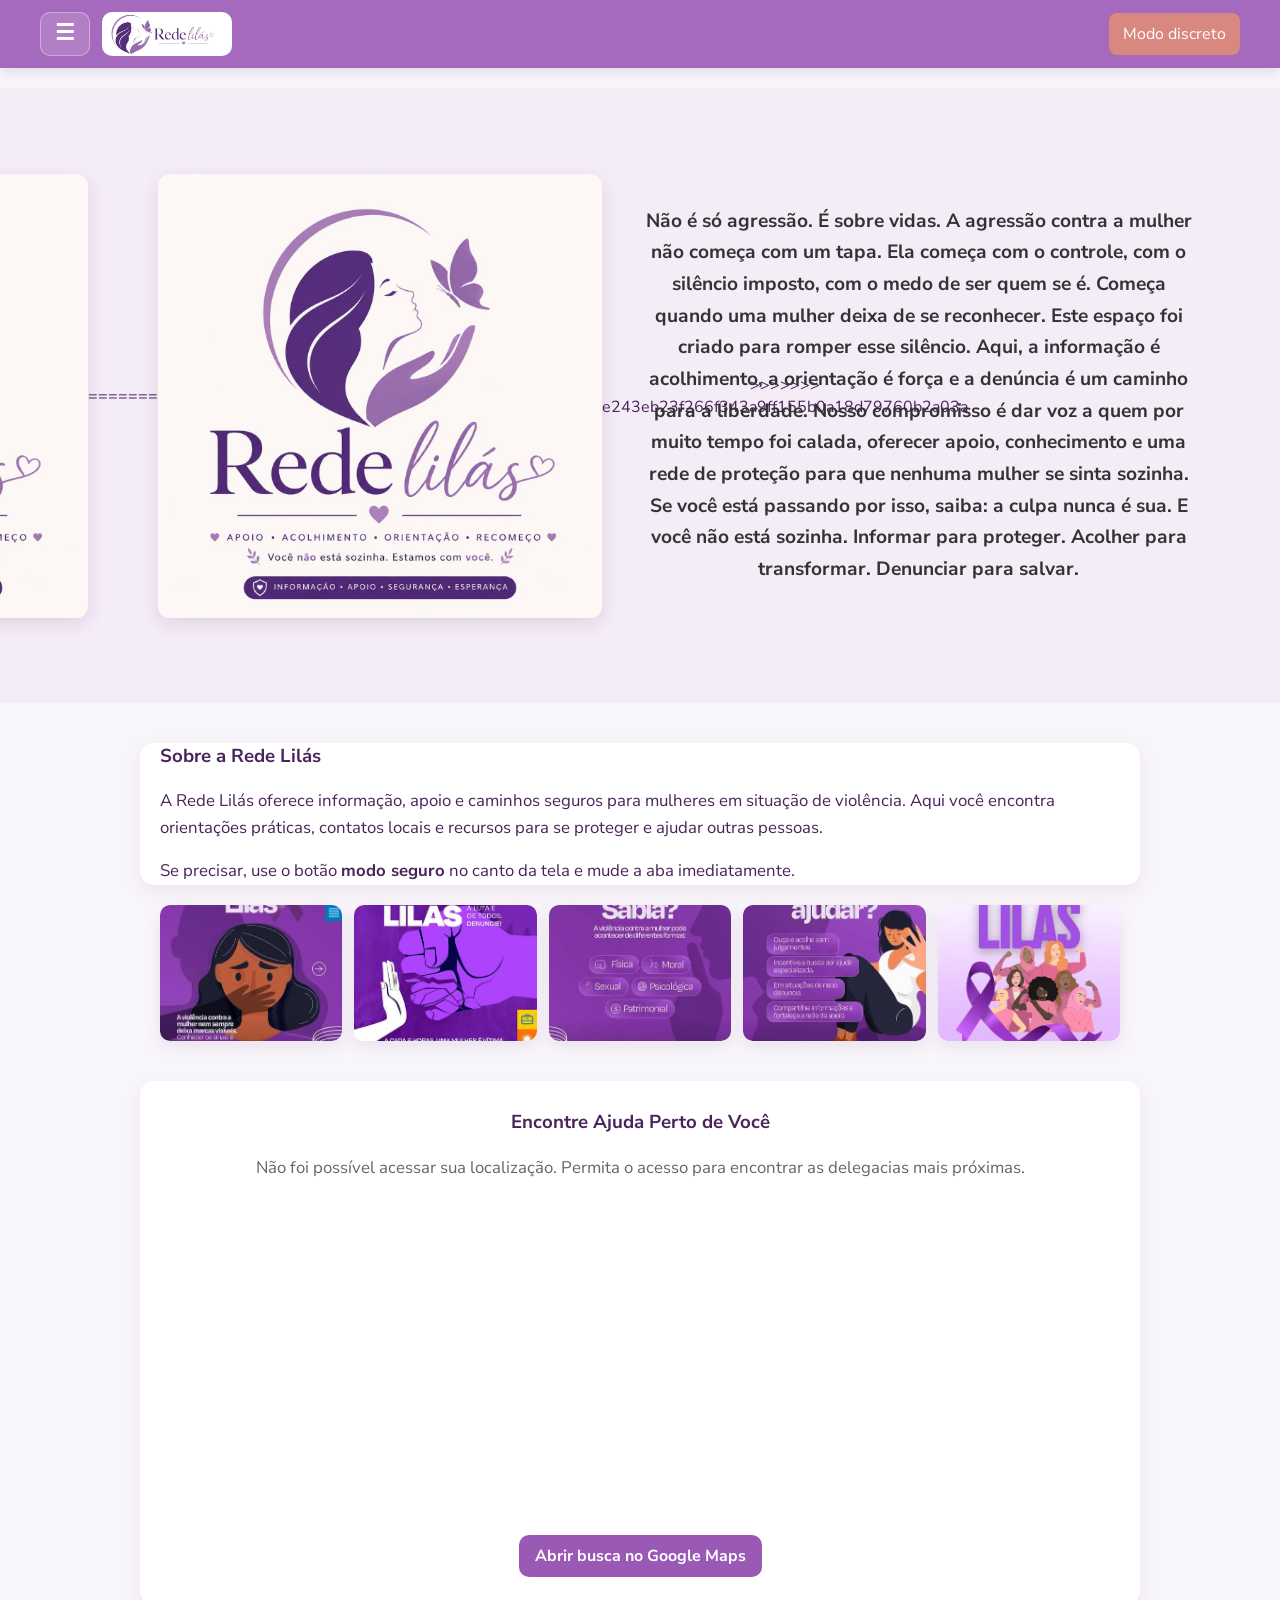
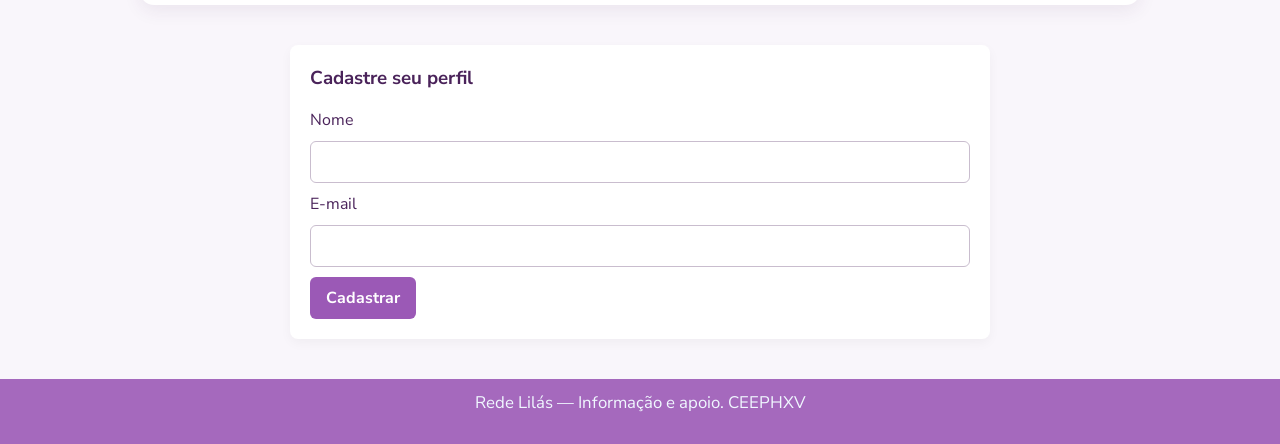
==== commit 5d67b21b: "hrh" ====
--- a/index.html
+++ b/index.html
@@ -43,7 +43,11 @@
   <section class="banner">
     <div class="hero">
       
+<<<<<<< HEAD
         <img src="baneeee.jpeg " alt="Banner Rede Lilás" width="200px" class="banner-image">
+=======
+        <img src="baneeee.jpeg " alt="Banner Rede Lilás" class="banner-image">
+>>>>>>> e243eb23f266f343a9ff155b0a18d79760b2a03a
      
     </div>
   
@@ -62,7 +66,7 @@
   <section class="sobre">
     <h3>Sobre a Rede Lilás</h3>
     <p>A Rede Lilás oferece informação, apoio e caminhos seguros para mulheres em situação de violência. Aqui você encontra orientações práticas, contatos locais e recursos para se proteger e ajudar outras pessoas.</p>
-    <p>Se precisar, use o botão <strong>Sair</strong> no canto da tela e feche a aba imediatamente.</p>
+    <p>Se precisar, use o botão <strong>modo seguro</strong> no canto da tela e mude a aba imediatamente.</p>
   </section>
 
   <section class="galeria">
@@ -93,7 +97,7 @@
 
 
   <footer>
-    <p>Rede Lilás — Informação e apoio. CEEPHXV</p>
+    <p style="color: aliceblue;">Rede Lilás — Informação e apoio. CEEPHXV</p>
   </footer>
 
   <script>
--- a/style.css
+++ b/style.css
@@ -178,6 +178,7 @@
     color: var(--primary);
   }
 
+<<<<<<< HEAD
   .topbar-menu .stories-trigger {
     display: block;
     width: 100%;
@@ -199,6 +200,56 @@
     transform: none;
     box-shadow: none;
   }
+=======
+  .stories-menu {
+    position: relative;
+  }
+
+  .topbar-menu .stories-trigger,
+  .topbar-menu[open] .stories-trigger {
+    display: flex;
+    align-items: center;
+    justify-content: space-between;
+    gap: 18px;
+    padding: 10px 12px;
+    border: 0;
+    border-radius: 8px;
+    background: #fff;
+    color: var(--text);
+    cursor: pointer;
+    font-weight: 700;
+    list-style: none;
+    transition: background-color .2s ease;
+  }
+
+  .topbar-menu .stories-trigger::-webkit-details-marker { display: none; }
+  .stories-trigger span { font-size: 1.25rem; line-height: 1; }
+  .topbar-menu .stories-trigger:hover,
+  .topbar-menu .stories-trigger:focus-visible,
+  .stories-menu[open] > .stories-trigger {
+    background: #e8daef;
+    color: var(--text);
+    transform: none;
+    box-shadow: none;
+  }
+  .stories-menu[open] > .stories-trigger span { transform: rotate(90deg); }
+
+  .stories-links {
+    position: absolute;
+    top: 0;
+    left: calc(100% + 8px);
+    min-width: 210px;
+    padding: 8px;
+    display: grid;
+    gap: 6px;
+    background: #fbf7fc;
+    border: 1px solid #dcc9e3;
+    border-radius: 10px;
+    box-shadow: 0 12px 24px rgba(74, 35, 90, 0.16);
+    text-align: left;
+    animation: menu-open .2s ease-out;
+  }
+>>>>>>> e243eb23f266f343a9ff155b0a18d79760b2a03a
 
   .page-back {
     color:white;
@@ -240,7 +291,7 @@
     display: flex;
     align-items: center;
     justify-content: center;
-    flex: 1 1 360px;
+    flex: 1 1 45%;
     min-width: 0;
   }
 
@@ -271,11 +322,11 @@
   }
 
   .hero img {
-  width:100%;
-  max-width:520px;
+  width:90%;
+  max-width:100%;
   height:auto;
   display:block;
-  border-radius:12px; 
+  border-radius:12px;
   box-shadow:0 6px 18px rgba(74,35,90,0.12);
   animation: image-enter .9s .12s cubic-bezier(.2,.7,.2,1) both, gentle-float 6s 1s ease-in-out infinite;
   transition: transform .45s ease, box-shadow .45s ease;
@@ -596,10 +647,19 @@
     .header-inner { gap: 8px; }
     .topbar-menu { z-index: 2; flex-shrink: 0; }
     .menu-links { left: 0; right: auto; min-width: min(260px, calc(100vw - 24px)); }
+    .stories-links {
+      position: static;
+      min-width: 0;
+      margin: 6px 0 0 12px;
+      box-shadow: none;
+      border-radius: 8px;
+      background: #faf7fb;
+      animation: none;
+    }
     #TEXTO { font-size: clamp(1.45rem, 7vw, 2rem); white-space: nowrap; overflow: hidden; text-overflow: ellipsis; text-align: center; }
     .banner { flex-direction: column; padding: 28px 16px; }
     .banner-text { margin: 0; text-align: left; }
-    .hero img { max-height: 300px; object-fit: cover; }
+    .hero img { max-height: none; object-fit: contain; }
     .detail-page { padding: 0 16px; margin-top: 24px; }
     .detail-images { grid-template-columns: 1fr; }
     .detail-page h2 { font-size: 2.2rem; }
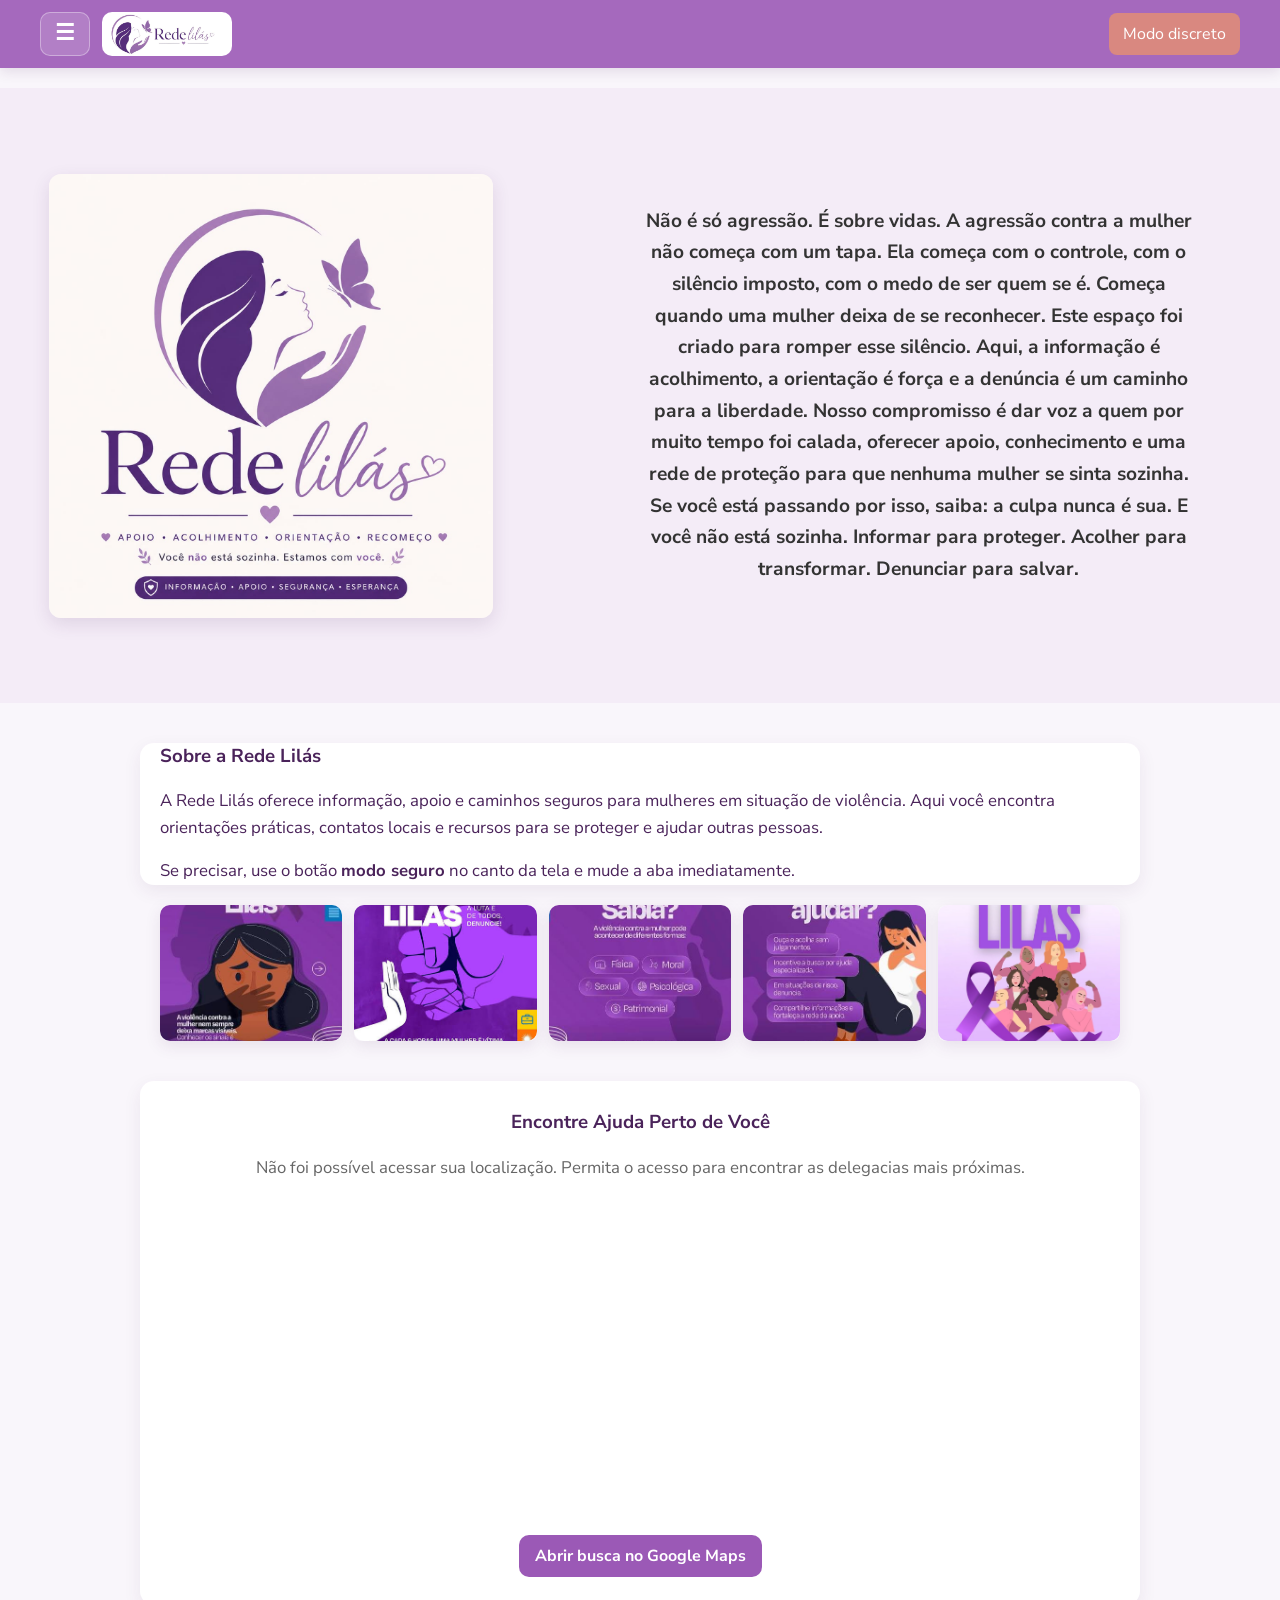
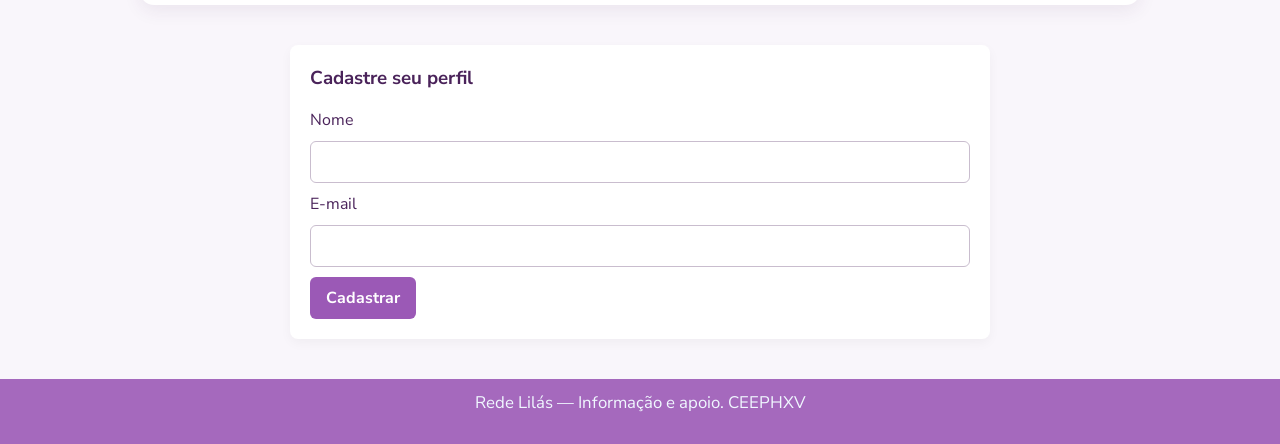
==== commit b3200fde: "ghr" ====
--- a/index.html
+++ b/index.html
@@ -43,11 +43,7 @@
   <section class="banner">
     <div class="hero">
       
-<<<<<<< HEAD
         <img src="baneeee.jpeg " alt="Banner Rede Lilás" width="200px" class="banner-image">
-=======
-        <img src="baneeee.jpeg " alt="Banner Rede Lilás" class="banner-image">
->>>>>>> e243eb23f266f343a9ff155b0a18d79760b2a03a
      
     </div>
   
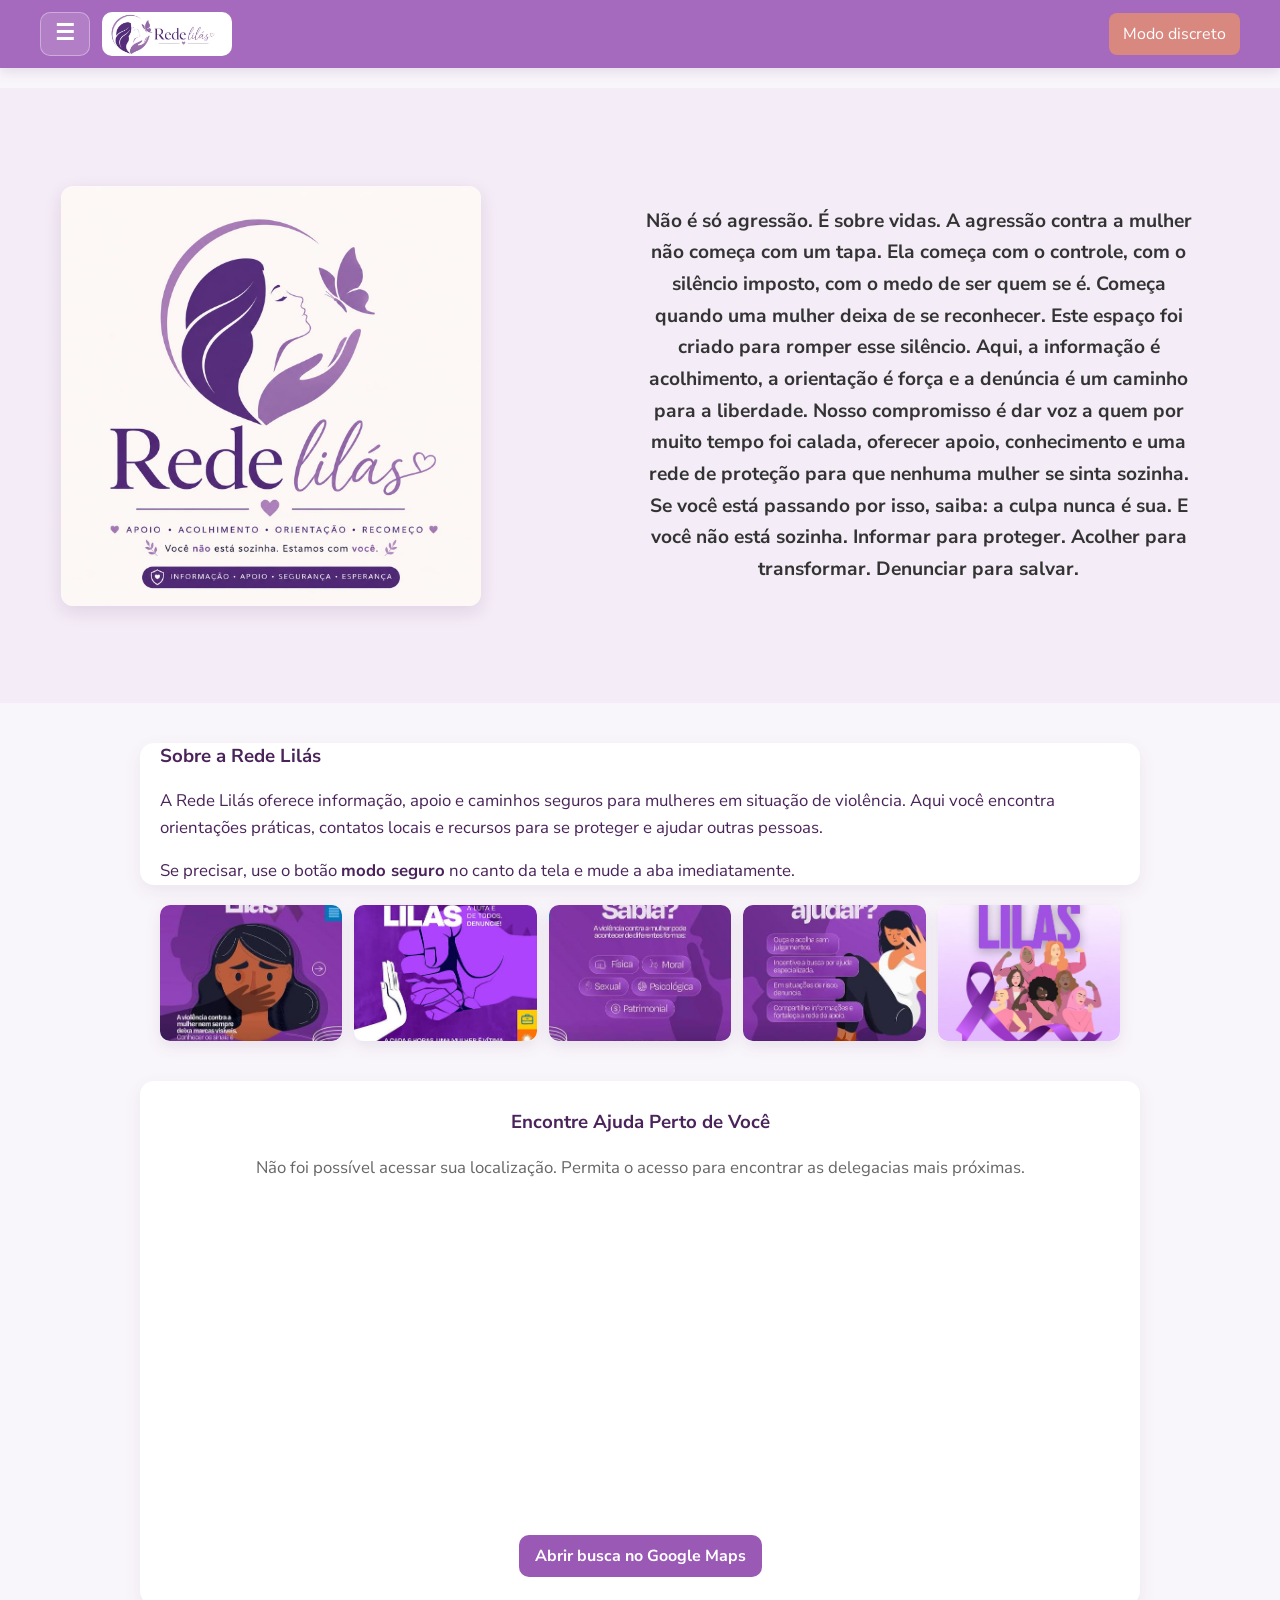
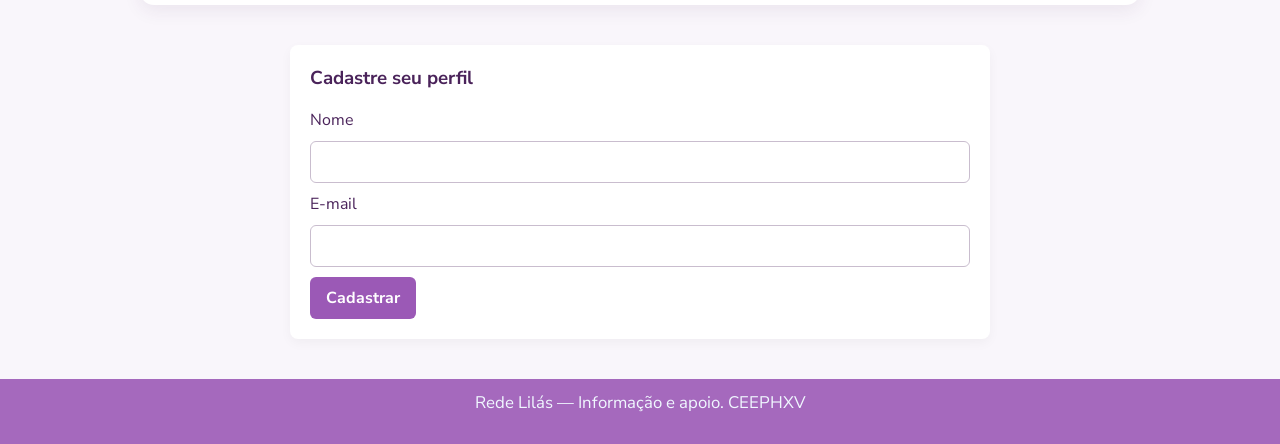
==== commit 6be88f92: "rhr" ====
--- a/index.html
+++ b/index.html
@@ -43,7 +43,7 @@
   <section class="banner">
     <div class="hero">
       
-        <img src="baneeee.jpeg " alt="Banner Rede Lilás" width="200px" class="banner-image">
+        <img src="baneeee.jpeg " alt="Banner Rede Lilás" width="100px" class="banner-image">
      
     </div>
   
--- a/style.css
+++ b/style.css
@@ -178,7 +178,6 @@
     color: var(--primary);
   }
 
-<<<<<<< HEAD
   .topbar-menu .stories-trigger {
     display: block;
     width: 100%;
@@ -200,56 +199,6 @@
     transform: none;
     box-shadow: none;
   }
-=======
-  .stories-menu {
-    position: relative;
-  }
-
-  .topbar-menu .stories-trigger,
-  .topbar-menu[open] .stories-trigger {
-    display: flex;
-    align-items: center;
-    justify-content: space-between;
-    gap: 18px;
-    padding: 10px 12px;
-    border: 0;
-    border-radius: 8px;
-    background: #fff;
-    color: var(--text);
-    cursor: pointer;
-    font-weight: 700;
-    list-style: none;
-    transition: background-color .2s ease;
-  }
-
-  .topbar-menu .stories-trigger::-webkit-details-marker { display: none; }
-  .stories-trigger span { font-size: 1.25rem; line-height: 1; }
-  .topbar-menu .stories-trigger:hover,
-  .topbar-menu .stories-trigger:focus-visible,
-  .stories-menu[open] > .stories-trigger {
-    background: #e8daef;
-    color: var(--text);
-    transform: none;
-    box-shadow: none;
-  }
-  .stories-menu[open] > .stories-trigger span { transform: rotate(90deg); }
-
-  .stories-links {
-    position: absolute;
-    top: 0;
-    left: calc(100% + 8px);
-    min-width: 210px;
-    padding: 8px;
-    display: grid;
-    gap: 6px;
-    background: #fbf7fc;
-    border: 1px solid #dcc9e3;
-    border-radius: 10px;
-    box-shadow: 0 12px 24px rgba(74, 35, 90, 0.16);
-    text-align: left;
-    animation: menu-open .2s ease-out;
-  }
->>>>>>> e243eb23f266f343a9ff155b0a18d79760b2a03a
 
   .page-back {
     color:white;
@@ -304,10 +253,10 @@
   }
 
   .banner-img {
-    width: 100%;
-    max-width: 520px;
-    height: auto;
-    object-fit: cover;
+    width: 20%;
+    max-width: 200px;
+    height: 20%;
+   
 
   }
   
@@ -330,6 +279,10 @@
   box-shadow:0 6px 18px rgba(74,35,90,0.12);
   animation: image-enter .9s .12s cubic-bezier(.2,.7,.2,1) both, gentle-float 6s 1s ease-in-out infinite;
   transition: transform .45s ease, box-shadow .45s ease;
+  }
+
+  @media (min-width: 701px) {
+    .hero img { max-width: 420px; }
   }
 
   .hero img:hover {
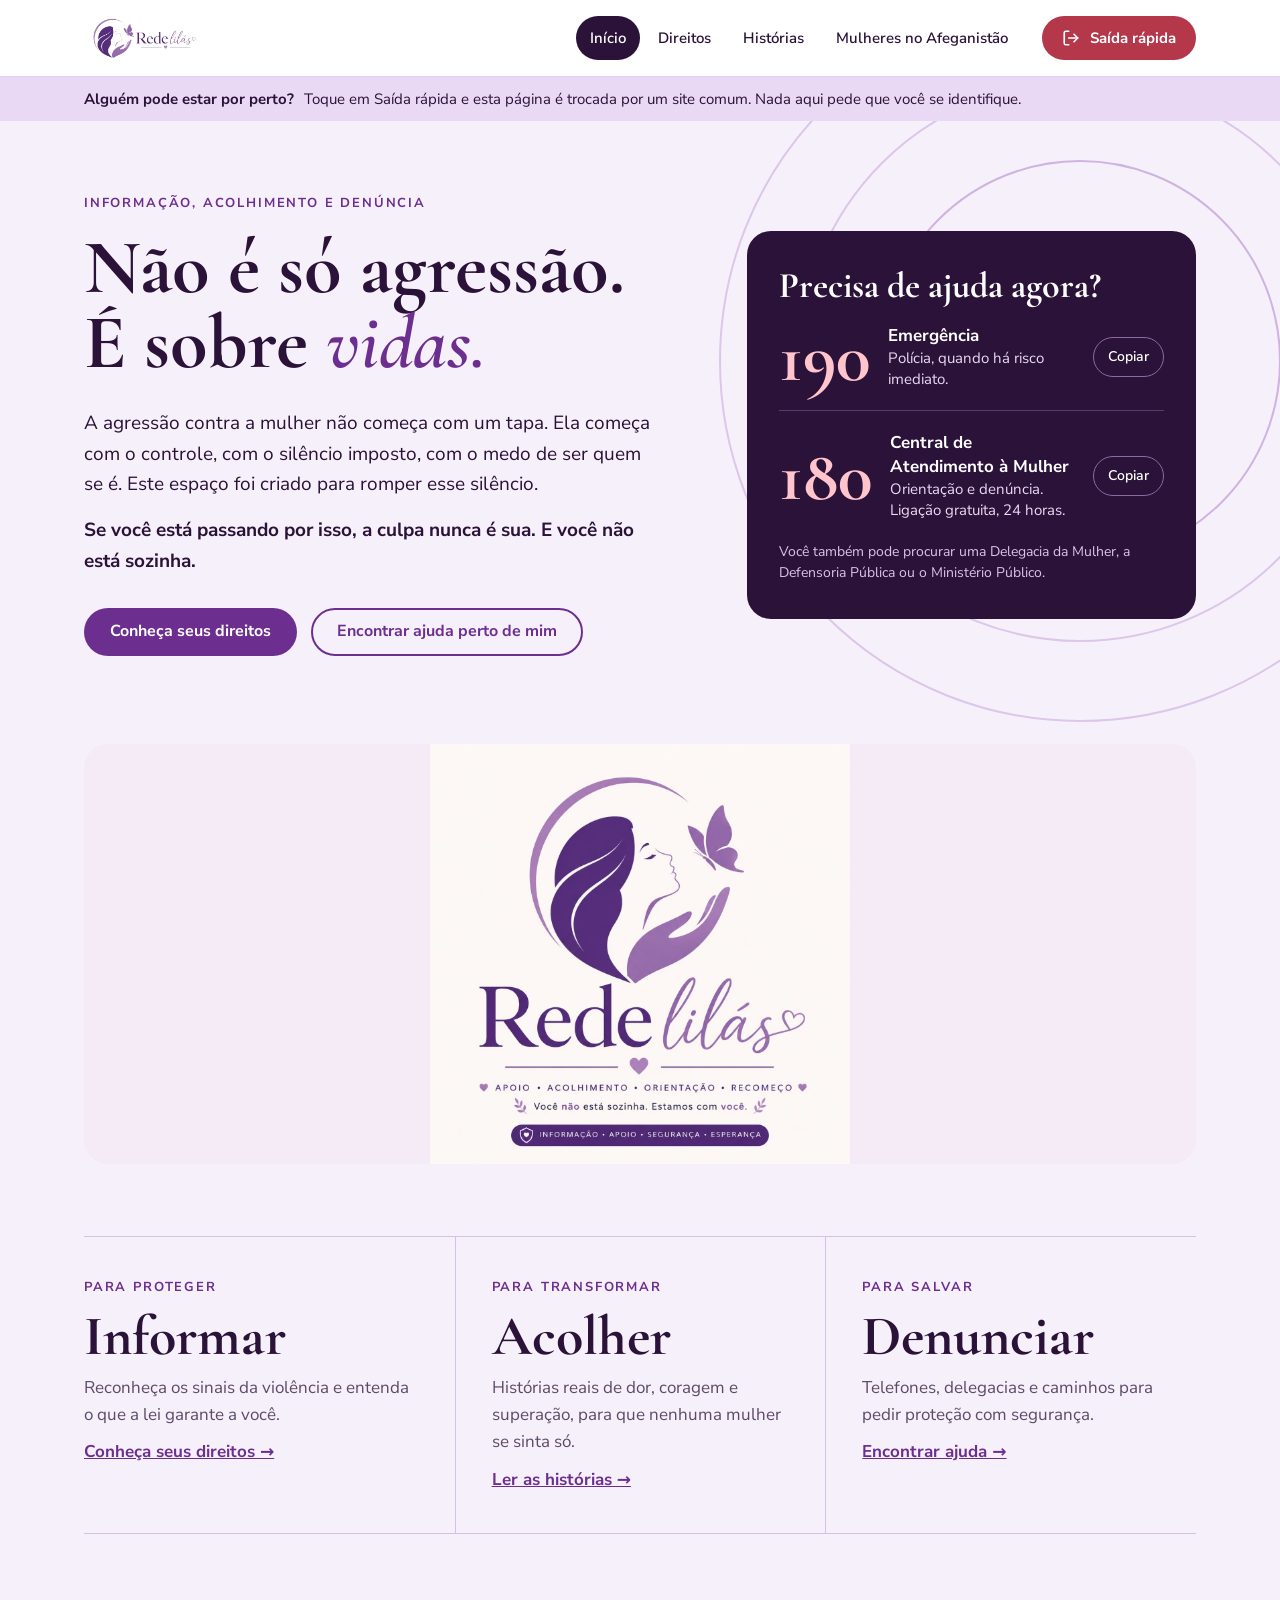
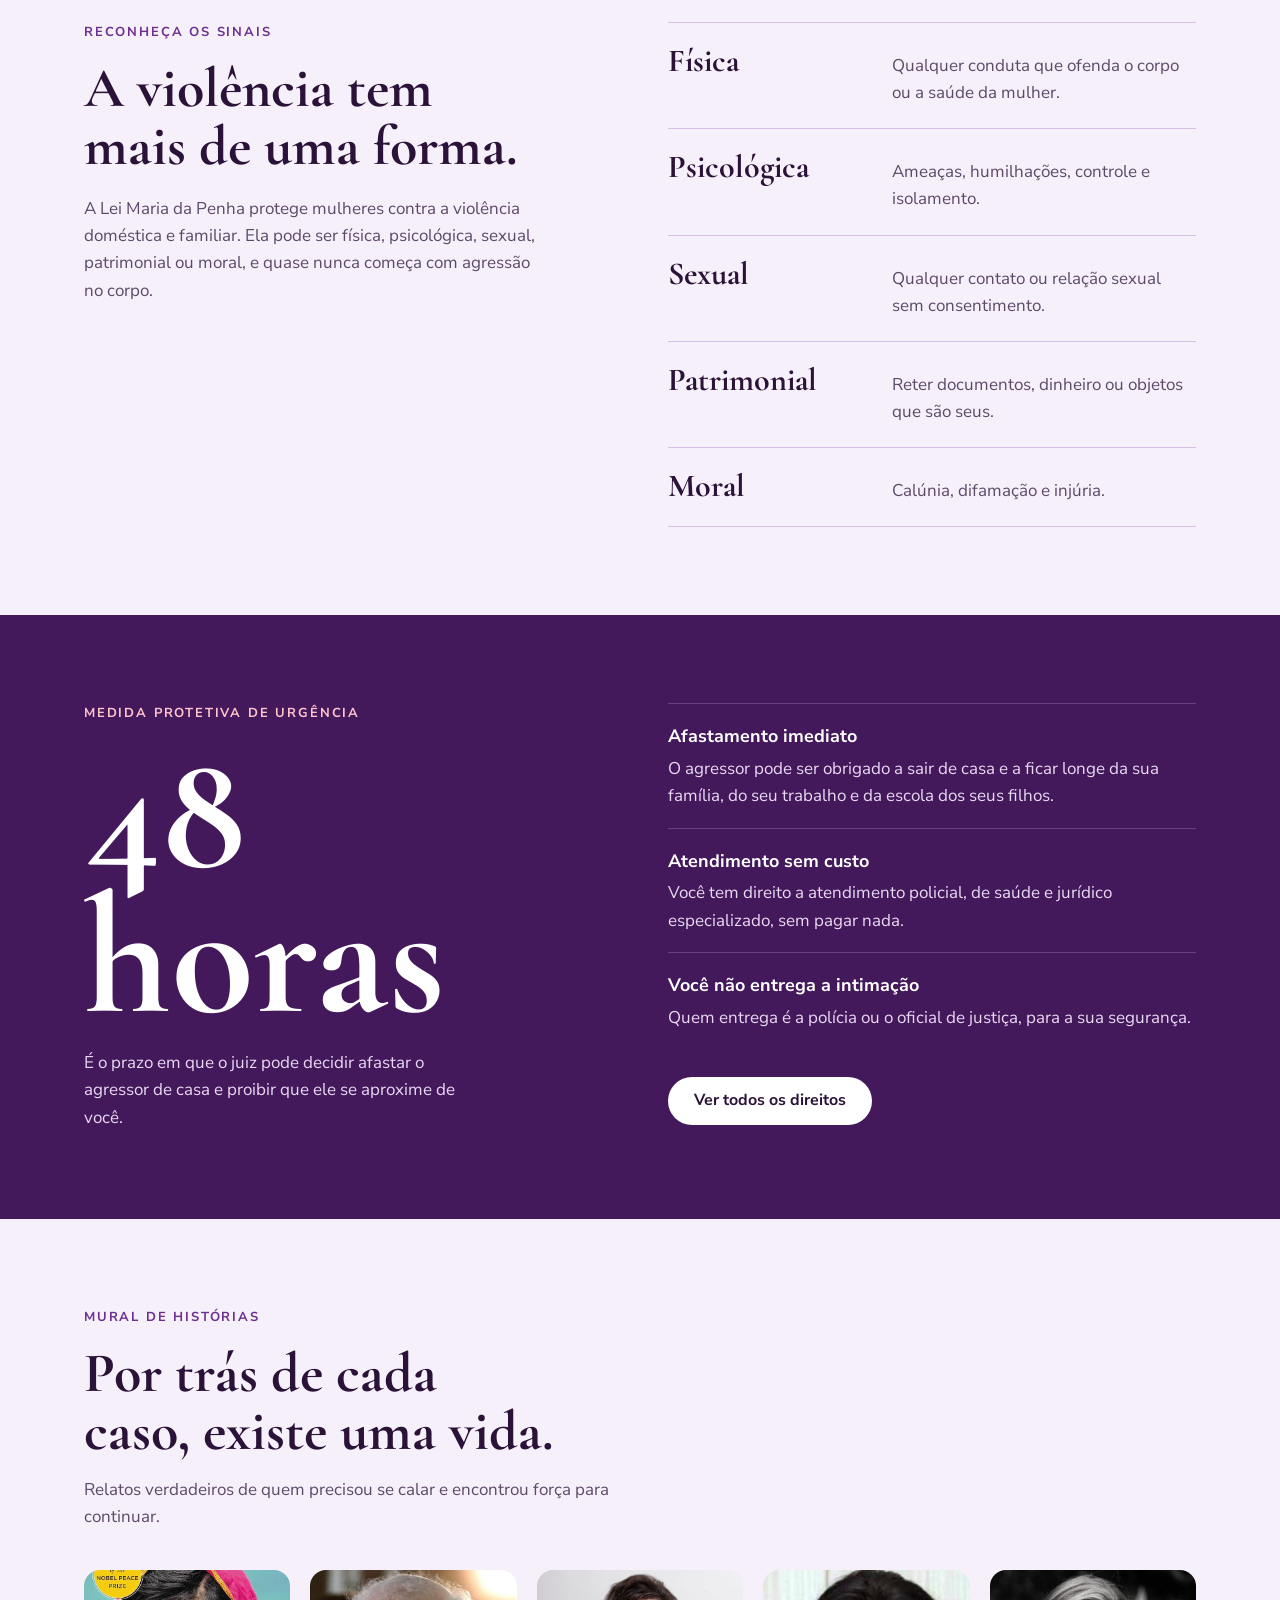
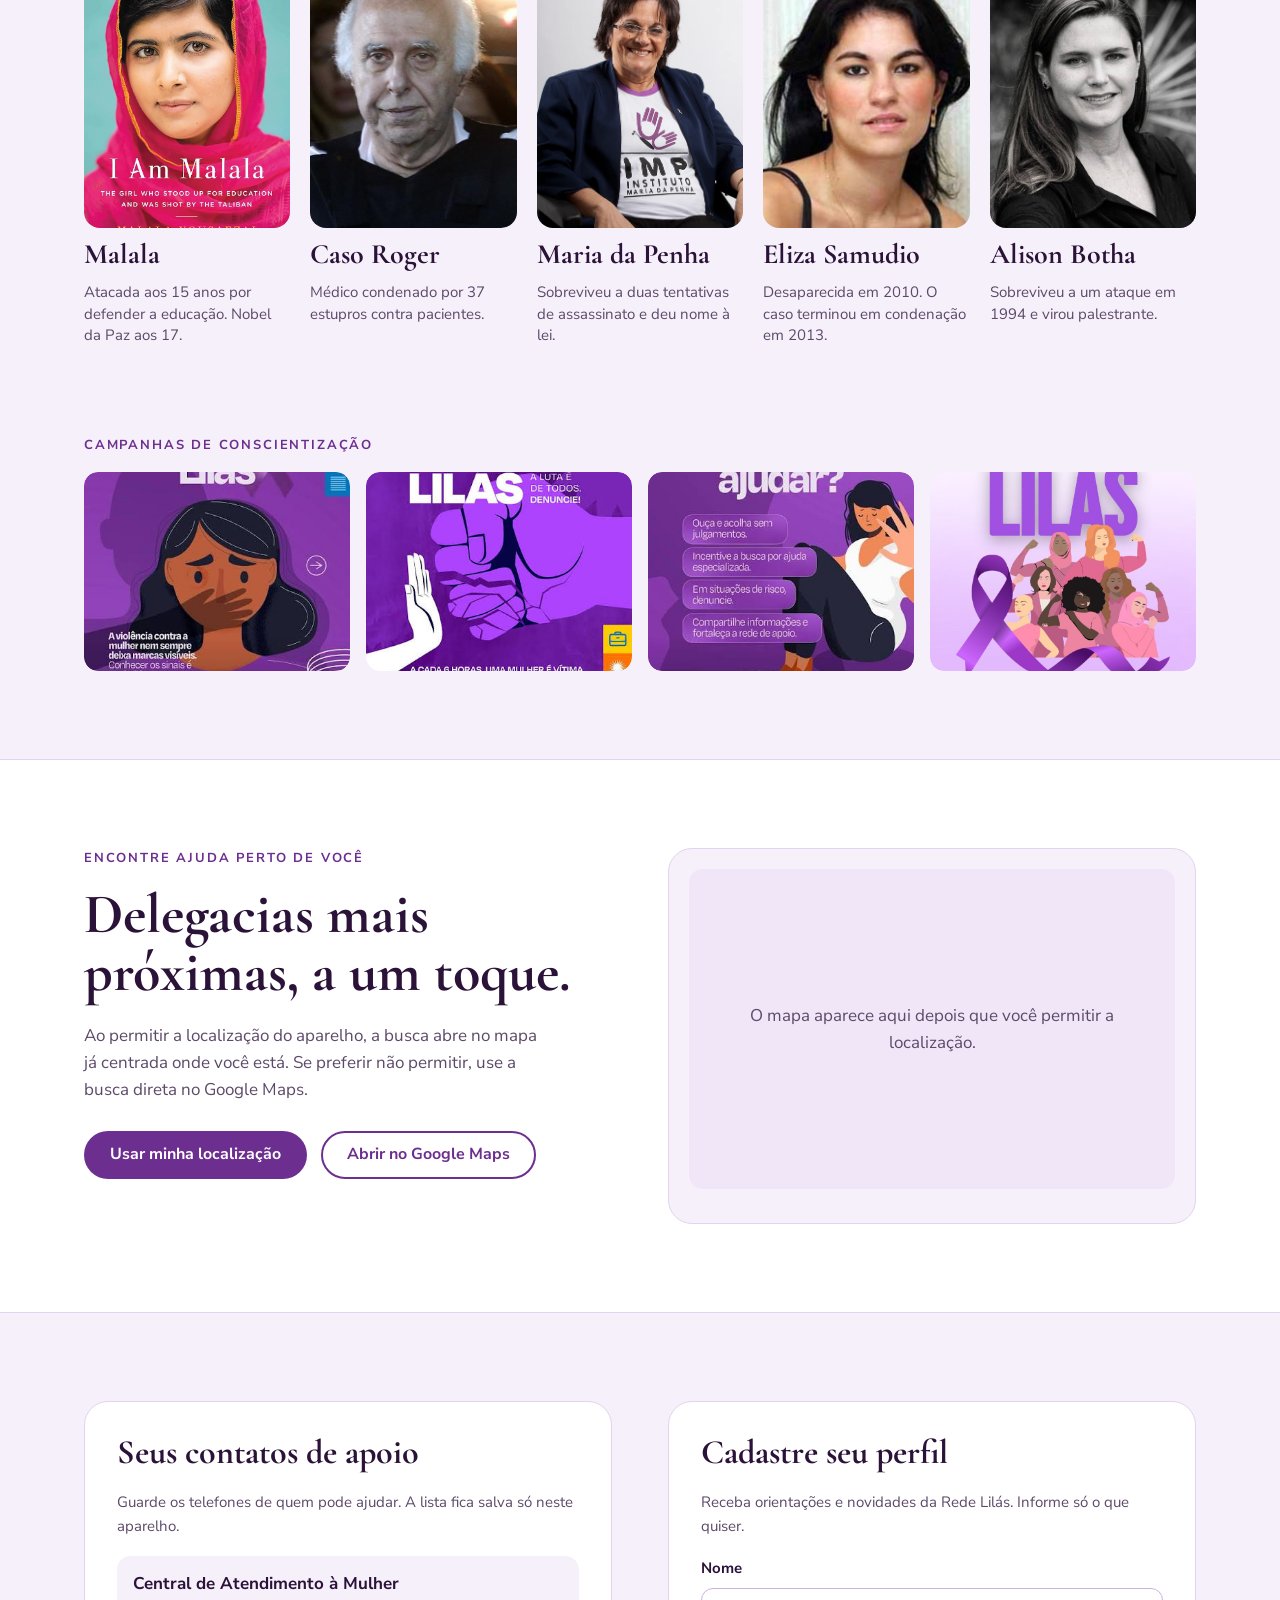
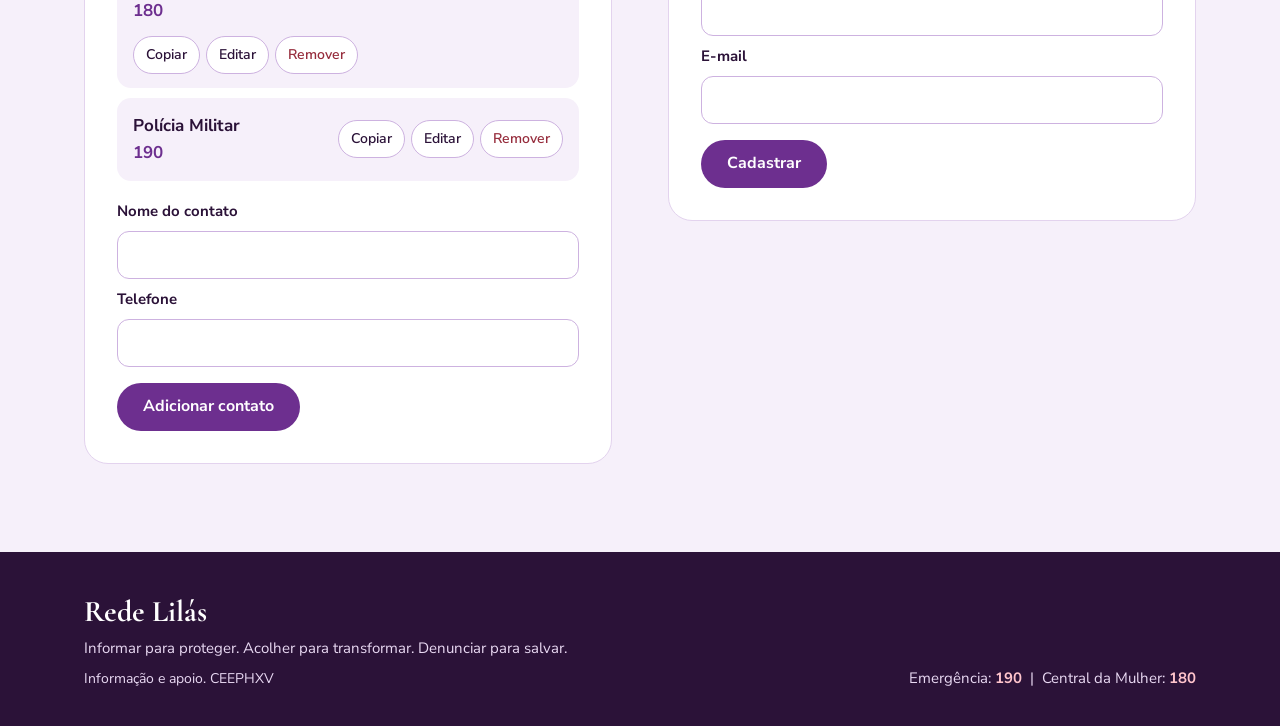
==== commit 2bcdba7f: "nefjneigf" ====
--- a/index.html
+++ b/index.html
@@ -3,232 +3,230 @@
 <head>
   <meta charset="UTF-8">
   <meta name="viewport" content="width=device-width, initial-scale=1.0">
+  <meta name="description" content="Rede Lilás: informação, acolhimento e caminhos seguros para mulheres em situação de violência.">
   <title>Rede Lilás</title>
+  <link rel="preconnect" href="https://fonts.googleapis.com">
+  <link rel="preconnect" href="https://fonts.gstatic.com" crossorigin>
+  <link href="https://fonts.googleapis.com/css2?family=Cormorant+Garamond:ital,wght@0,600;0,700;1,600&family=Nunito+Sans:wght@400;600;700&display=swap" rel="stylesheet">
   <link rel="stylesheet" href="style.css">
-  <link rel="preconnect" href="https://fonts.googleapis.com">
-<link rel="preconnect" href="https://fonts.gstatic.com" crossorigin>
-<link href="https://fonts.googleapis.com/css2?family=Cormorant+Garamond:wght@600;700&family=Nunito+Sans:wght@400;600&display=swap" rel="stylesheet">
 </head>
 <body>
-  <div id="cadastroStatus" class="cadastro-status" role="status" aria-live="polite" hidden></div>
-  <header>
-    <div class="header-inner">
-      <div class="header-left">
-        <details class="topbar-menu">
-          <summary aria-label="Abrir menu" title="Abrir menu"><span class="menu-icon" aria-hidden="true">&#9776;</span></summary>
-          <nav class="menu-links" aria-label="Menu principal">
-            <a href="index.html">Início</a>
-            <a href="direitos.html">Direitos</a>
-            <a href="rede-de-apoio.html">Mulheres no Afeganistão</a>
-            <details class="stories-menu">
-              <summary class="stories-trigger">Histórias <span aria-hidden="true">&#8250;</span></summary>
-              <nav class="stories-links" aria-label="Variações de histórias">
-                <a href="navegacao-segura.html#MALALA-YOUSAFZAI">Malala</a>
-                <a href="navegacao-segura.html#CASO-ROGER">Caso Roger</a>
-                <a href="navegacao-segura.html#MARIA-DA-PENHA">Maria da Penha</a>
-                <a href="navegacao-segura.html#ELIZA-SAMUDIO">Eliza Samudio</a>
-                <a href="navegacao-segura.html#ALISON-BOTHA">Alison Botha</a>
-              </nav>
-            </details>
-          </nav>
-        </details>
-        <h1 class="brand-logo"><img src="banner.jpeg" alt="Rede Lilás"></h1>
-      </div>
-      <div class="header-buttons header-right">
-        <button type="button" id="modoDiscreto">Modo discreto</button>
-      </div>
+  <header class="site-header">
+    <div class="wrap hdr">
+      <a class="brand" href="index.html"><img src="banner.jpeg" alt="Rede Lilás, página inicial"></a>
+      <nav class="nav" aria-label="Menu principal">
+        <a href="index.html" aria-current="page">Início</a>
+        <a href="direitos.html">Direitos</a>
+        <a href="navegacao-segura.html">Histórias</a>
+        <a href="rede-de-apoio.html">Mulheres no Afeganistão</a>
+      </nav>
+      <button type="button" class="btn btn-exit" data-saida-rapida>
+        <svg width="18" height="18" viewBox="0 0 24 24" fill="none" stroke="currentColor" stroke-width="2.2" stroke-linecap="round" stroke-linejoin="round" aria-hidden="true"><path d="M9 21H5a2 2 0 0 1-2-2V5a2 2 0 0 1 2-2h4"/><path d="M16 17l5-5-5-5"/><path d="M21 12H9"/></svg>
+        Saída rápida
+      </button>
     </div>
   </header>
 
-  <section class="banner">
-    <div class="hero">
-      
-        <img src="baneeee.jpeg " alt="Banner Rede Lilás" width="100px" class="banner-image">
-     
+  <div class="strip">
+    <div class="wrap strip-in">
+      <strong>Alguém pode estar por perto?</strong>
+      <span>Toque em Saída rápida e esta página é trocada por um site comum. Nada aqui pede que você se identifique.</span>
     </div>
-  
-    <h2 class="banner-text">Não é só agressão. É sobre vidas.
-      A agressão contra a mulher não começa com um tapa. Ela começa com o controle, com o silêncio imposto, com o medo de ser quem se é. Começa quando uma mulher deixa de se reconhecer.
-      Este espaço foi criado para romper esse silêncio.
-      Aqui, a informação é acolhimento, a orientação é força e a denúncia é um caminho para a liberdade. Nosso compromisso é dar voz a quem por muito tempo foi calada, oferecer apoio, conhecimento e uma rede de proteção para que nenhuma mulher se sinta sozinha.
-      Se você está passando por isso, saiba: a culpa nunca é sua. E você não está sozinha.
-      Informar para proteger. Acolher para transformar. Denunciar para salvar.</h2>
-  </section>
-
-  <section class="info">
-    
-  </section>
-
-  <section class="sobre">
-    <h3>Sobre a Rede Lilás</h3>
-    <p>A Rede Lilás oferece informação, apoio e caminhos seguros para mulheres em situação de violência. Aqui você encontra orientações práticas, contatos locais e recursos para se proteger e ajudar outras pessoas.</p>
-    <p>Se precisar, use o botão <strong>modo seguro</strong> no canto da tela e mude a aba imediatamente.</p>
-  </section>
-
-  <section class="galeria">
-    <div class="item"><a rel='noopener' target='_blank' href='images.jpg'><img src='images.jpg' alt='Hero'></a><div class="caption"></div></div>
-    <div class="item"><a rel='noopener' target='_blank' href='images (1).jpg'><img src='images (1).jpg' alt='Photo 1'></a><div class="caption"></div></div>
-    <div class="item"><a rel='noopener' target='_blank' href='images (2).jpg'><img src='images (2).jpg' alt='Photo 2'></a><div class="caption"></div></div>
-  <div class="item"><a rel='noopener' target='_blank' href='images (1.jpg'><img src='images (1.jpg' alt='Photo 1 (root)'></a><div class="caption"></div></div>
-    <div class="item"><a rel='noopener' target='_blank' href='WhatsApp-Image-2025-08-01-at-08.25.04-819x1024.jpeg'><img src='WhatsApp-Image-2025-08-01-at-08.25.04-819x1024.jpeg' alt='Photo 2 (root)'></a><div class="caption"></div></div>
-  </section>
-
-  <section class="mapa">
-    <h3>Encontre Ajuda Perto de Você</h3>
-    <p id="mapaStatus" aria-live="polite">Solicitando sua localização para encontrar as delegacias mais próximas...</p>
-    <iframe id="mapaAjuda" title="Mapa com as delegacias mais próximas" loading="lazy"></iframe>
-    <a id="mapaLink" class="action-button map-link" href="https://www.google.com/maps/search/delegacias+mais+pr%C3%B3ximas" target="_blank" rel="noopener">Abrir busca no Google Maps</a>
-  </section>
-
-  <section class="cadastro">
-    <h3>Cadastre seu perfil</h3>
-    <form id="cadastroForm">
-      <label for="cadastroNome">Nome</label>
-      <input id="cadastroNome" name="nome" type="text" autocomplete="name" required>
-      <label for="cadastroEmail">E-mail</label>
-      <input id="cadastroEmail" name="email" type="email" autocomplete="email" required>
-      <button type="submit">Cadastrar</button>
-    </form>
-  </section>
-
-
-  <footer>
-    <p style="color: aliceblue;">Rede Lilás — Informação e apoio. CEEPHXV</p>
+  </div>
+
+  <main>
+    <section class="hero-wrap">
+      <svg class="hero-arcs" aria-hidden="true" viewBox="0 0 760 760" fill="none"><circle cx="380" cy="380" r="360" stroke="#dcc6ea" stroke-width="2"/><circle cx="380" cy="380" r="280" stroke="#dcc6ea" stroke-width="2"/><circle cx="380" cy="380" r="200" stroke="#cfb3e2" stroke-width="2"/><circle cx="380" cy="380" r="110" fill="#ead9f4"/></svg>
+      <div class="wrap hero">
+        <div>
+          <p class="kicker">Informação, acolhimento e denúncia</p>
+          <h1 class="h1">Não é só agressão.<br>É sobre <em>vidas.</em></h1>
+          <p class="lead">A agressão contra a mulher não começa com um tapa. Ela começa com o controle, com o silêncio imposto, com o medo de ser quem se é. Este espaço foi criado para romper esse silêncio.</p>
+          <p class="promise">Se você está passando por isso, a culpa nunca é sua. E você não está sozinha.</p>
+          <div class="cta-row">
+            <a class="btn btn-primary" href="direitos.html">Conheça seus direitos</a>
+            <a class="btn btn-ghost" href="#ajuda">Encontrar ajuda perto de mim</a>
+          </div>
+        </div>
+        <aside class="panel" aria-label="Telefones de emergência">
+          <h2 class="panel-title">Precisa de ajuda agora?</h2>
+          <div class="num-row">
+            <div class="num">190</div>
+            <div class="num-info"><strong>Emergência</strong><span>Polícia, quando há risco imediato.</span></div>
+            <button type="button" class="copy" data-copy="190">Copiar</button>
+          </div>
+          <hr class="sep">
+          <div class="num-row">
+            <div class="num">180</div>
+            <div class="num-info"><strong>Central de Atendimento à Mulher</strong><span>Orientação e denúncia. Ligação gratuita, 24 horas.</span></div>
+            <button type="button" class="copy" data-copy="180">Copiar</button>
+          </div>
+          <p class="panel-note">Você também pode procurar uma Delegacia da Mulher, a Defensoria Pública ou o Ministério Público.</p>
+        </aside>
+      </div>
+    </section>
+
+    <section class="wrap">
+      <figure class="banner-photo">
+        <img src="baneeee.jpeg" alt="Banner da Rede Lilás">
+      </figure>
+      <div class="pillars">
+        <div class="pillar">
+          <span class="pillar-for">para proteger</span>
+          <span class="pillar-word">Informar</span>
+          <p class="muted">Reconheça os sinais da violência e entenda o que a lei garante a você.</p>
+          <a href="direitos.html">Conheça seus direitos &rarr;</a>
+        </div>
+        <div class="pillar">
+          <span class="pillar-for">para transformar</span>
+          <span class="pillar-word">Acolher</span>
+          <p class="muted">Histórias reais de dor, coragem e superação, para que nenhuma mulher se sinta só.</p>
+          <a href="navegacao-segura.html">Ler as histórias &rarr;</a>
+        </div>
+        <div class="pillar">
+          <span class="pillar-for">para salvar</span>
+          <span class="pillar-word">Denunciar</span>
+          <p class="muted">Telefones, delegacias e caminhos para pedir proteção com segurança.</p>
+          <a href="#ajuda">Encontrar ajuda &rarr;</a>
+        </div>
+      </div>
+    </section>
+
+    <section class="wrap sec g2" id="sobre">
+      <div>
+        <p class="kicker">Reconheça os sinais</p>
+        <h2 class="h2">A violência tem mais de uma forma.</h2>
+        <p class="muted" style="margin-top: 20px; max-width: 46ch;">A Lei Maria da Penha protege mulheres contra a violência doméstica e familiar. Ela pode ser física, psicológica, sexual, patrimonial ou moral, e quase nunca começa com agressão no corpo.</p>
+      </div>
+      <div>
+        <div class="sign"><span class="sign-t">Física</span><p class="muted">Qualquer conduta que ofenda o corpo ou a saúde da mulher.</p></div>
+        <div class="sign"><span class="sign-t">Psicológica</span><p class="muted">Ameaças, humilhações, controle e isolamento.</p></div>
+        <div class="sign"><span class="sign-t">Sexual</span><p class="muted">Qualquer contato ou relação sexual sem consentimento.</p></div>
+        <div class="sign"><span class="sign-t">Patrimonial</span><p class="muted">Reter documentos, dinheiro ou objetos que são seus.</p></div>
+        <div class="sign"><span class="sign-t">Moral</span><p class="muted">Calúnia, difamação e injúria.</p></div>
+      </div>
+    </section>
+
+    <section class="band">
+      <div class="wrap sec g2">
+        <div>
+          <p class="kicker">Medida protetiva de urgência</p>
+          <div class="big48">48 horas</div>
+          <p class="band-p" style="margin-top: 20px; max-width: 40ch;">É o prazo em que o juiz pode decidir afastar o agressor de casa e proibir que ele se aproxime de você.</p>
+        </div>
+        <div>
+          <div class="right-row"><strong>Afastamento imediato</strong><span class="band-p">O agressor pode ser obrigado a sair de casa e a ficar longe da sua família, do seu trabalho e da escola dos seus filhos.</span></div>
+          <div class="right-row"><strong>Atendimento sem custo</strong><span class="band-p">Você tem direito a atendimento policial, de saúde e jurídico especializado, sem pagar nada.</span></div>
+          <div class="right-row"><strong>Você não entrega a intimação</strong><span class="band-p">Quem entrega é a polícia ou o oficial de justiça, para a sua segurança.</span></div>
+          <div style="margin-top: 28px;"><a class="btn btn-light" href="direitos.html">Ver todos os direitos</a></div>
+        </div>
+      </div>
+    </section>
+
+    <section class="wrap sec">
+      <p class="kicker">Mural de histórias</p>
+      <h2 class="h2" style="max-width: 20ch; margin-bottom: 16px;">Por trás de cada caso, existe uma vida.</h2>
+      <p class="muted" style="max-width: 56ch; margin-bottom: 40px;">Relatos verdadeiros de quem precisou se calar e encontrou força para continuar.</p>
+      <div class="g5">
+        <a class="tile" href="navegacao-segura.html#MALALA-YOUSAFZAI">
+          <div class="slot"><img src="malala.jpg" alt="Malala Yousafzai"></div>
+          <span class="tile-n">Malala</span>
+          <span class="tile-d">Atacada aos 15 anos por defender a educação. Nobel da Paz aos 17.</span>
+        </a>
+        <a class="tile" href="navegacao-segura.html#CASO-ROGER">
+          <div class="slot"><img src="ROGER.jpeg" alt="Caso Roger"></div>
+          <span class="tile-n">Caso Roger</span>
+          <span class="tile-d">Médico condenado por 37 estupros contra pacientes.</span>
+        </a>
+        <a class="tile" href="navegacao-segura.html#MARIA-DA-PENHA">
+          <div class="slot"><img src="maria%20da%20penha.jpeg" alt="Maria da Penha"></div>
+          <span class="tile-n">Maria da Penha</span>
+          <span class="tile-d">Sobreviveu a duas tentativas de assassinato e deu nome à lei.</span>
+        </a>
+        <a class="tile" href="navegacao-segura.html#ELIZA-SAMUDIO">
+          <div class="slot"><img src="ELIZA%20SILVA.jpeg" alt="Eliza Samudio"></div>
+          <span class="tile-n">Eliza Samudio</span>
+          <span class="tile-d">Desaparecida em 2010. O caso terminou em condenação em 2013.</span>
+        </a>
+        <a class="tile" href="navegacao-segura.html#ALISON-BOTHA">
+          <div class="slot"><img src="alison.jpeg" alt="Alison Botha"></div>
+          <span class="tile-n">Alison Botha</span>
+          <span class="tile-d">Sobreviveu a um ataque em 1994 e virou palestrante.</span>
+        </a>
+      </div>
+    </section>
+
+    <section class="wrap" style="padding-bottom: 88px;">
+      <p class="kicker">Campanhas de conscientização</p>
+      <div class="gallery">
+        <a href="images.jpg" target="_blank" rel="noopener"><img src="images.jpg" alt="Imagem de campanha"></a>
+        <a href="images%20(1).jpg" target="_blank" rel="noopener"><img src="images%20(1).jpg" alt="Imagem de campanha 1"></a>
+        <a href="images (1.jpg" target="_blank" rel="noopener"><img src="images (1.jpg" alt="Imagem de campanha 2"></a>
+        <a href="WhatsApp-Image-2025-08-01-at-08.25.04-819x1024.jpeg" target="_blank" rel="noopener"><img src="WhatsApp-Image-2025-08-01-at-08.25.04-819x1024.jpeg" alt="Imagem de campanha 3"></a>
+      </div>
+    </section>
+
+    <section id="ajuda" class="help-section">
+      <div class="wrap sec g2">
+        <div>
+          <p class="kicker">Encontre ajuda perto de você</p>
+          <h2 class="h2">Delegacias mais próximas, a um toque.</h2>
+          <p class="muted" style="margin: 20px 0 28px; max-width: 46ch;">Ao permitir a localização do aparelho, a busca abre no mapa já centrada onde você está. Se preferir não permitir, use a busca direta no Google Maps.</p>
+          <div class="cta-row">
+            <button type="button" class="btn btn-primary" id="usarLocalizacao">Usar minha localização</button>
+            <a id="mapaLink" class="btn btn-ghost" href="https://www.google.com/maps/search/delegacias+da+mulher+mais+pr%C3%B3ximas" target="_blank" rel="noopener">Abrir no Google Maps</a>
+          </div>
+        </div>
+        <div class="mapcard">
+          <div class="map-empty" id="mapaVazio">O mapa aparece aqui depois que você permitir a localização.</div>
+          <iframe id="mapaAjuda" title="Mapa com as delegacias mais próximas" loading="lazy" hidden></iframe>
+          <p class="map-status" id="mapaStatus" role="status" aria-live="polite"></p>
+        </div>
+      </div>
+    </section>
+
+    <section id="contatos" class="wrap sec g2">
+      <div class="card">
+        <h2 class="h3">Seus contatos de apoio</h2>
+        <p class="muted small">Guarde os telefones de quem pode ajudar. A lista fica salva só neste aparelho.</p>
+        <div class="list" id="listaContatos"></div>
+        <form class="form" id="contatoForm" novalidate>
+          <label for="contatoNome">Nome do contato</label>
+          <input id="contatoNome" name="nome" type="text" autocomplete="off">
+          <label for="contatoTelefone">Telefone</label>
+          <input id="contatoTelefone" name="telefone" type="text" inputmode="tel" autocomplete="off">
+          <p class="err" id="contatoErro" role="alert" hidden>Preencha o nome e o telefone.</p>
+          <button type="submit" class="btn btn-primary" id="contatoSalvar">Adicionar contato</button>
+        </form>
+      </div>
+
+      <div class="card">
+        <h2 class="h3">Cadastre seu perfil</h2>
+        <p class="muted small">Receba orientações e novidades da Rede Lilás. Informe só o que quiser.</p>
+        <p class="ok" id="cadastroStatus" role="status" aria-live="polite" hidden>Perfil cadastrado.</p>
+        <form class="form" id="cadastroForm" novalidate>
+          <label for="cadastroNome">Nome</label>
+          <input id="cadastroNome" name="nome" type="text" autocomplete="name">
+          <label for="cadastroEmail">E-mail</label>
+          <input id="cadastroEmail" name="email" type="email" autocomplete="email">
+          <p class="err" id="cadastroErro" role="alert" hidden>Preencha o nome e o e-mail.</p>
+          <button type="submit" class="btn btn-primary">Cadastrar</button>
+        </form>
+      </div>
+    </section>
+  </main>
+
+  <footer class="site-footer">
+    <div class="wrap foot-in">
+      <div>
+        <div class="foot-brand">Rede Lilás</div>
+        <p>Informar para proteger. Acolher para transformar. Denunciar para salvar.</p>
+        <p style="font-size: 14px; margin-top: 8px;">Informação e apoio. CEEPHXV</p>
+      </div>
+      <p>Emergência: <strong>190</strong> &nbsp;|&nbsp; Central da Mulher: <strong>180</strong></p>
+    </div>
   </footer>
 
-  <script>
-    
-    var sairRapido = document.getElementById('sairRapido');
-    if (sairRapido) sairRapido.addEventListener('click', function () {
-      window.location.href = 'about:blank';
-    });
-    document.getElementById('modoDiscreto').addEventListener('click', function () {
-      window.location.href = 'https://br.shein.com/';
-    });
-
-    var cadastroTimeout;
-    document.getElementById('cadastroForm').addEventListener('submit', function (event) {
-      event.preventDefault();
-      var statusCadastro = document.getElementById('cadastroStatus');
-      statusCadastro.textContent = 'perfil cadastrado';
-      statusCadastro.hidden = false;
-      window.clearTimeout(cadastroTimeout);
-      cadastroTimeout = window.setTimeout(function () {
-        statusCadastro.hidden = true;
-      }, 4000);
-      this.reset();
-      window.scrollTo({ top: 0, behavior: 'smooth' });
-    });
-
-    function localizarDelegacias() {
-      var status = document.getElementById('mapaStatus');
-      var mapa = document.getElementById('mapaAjuda');
-      var mapaLink = document.getElementById('mapaLink');
-
-      if (!navigator.geolocation) {
-        status.textContent = 'Seu aparelho não permite localizar delegacias automaticamente.';
-        mapaLink.hidden = false;
-        return;
-      }
-
-      navigator.geolocation.getCurrentPosition(function (posicao) {
-        var latitude = posicao.coords.latitude;
-        var longitude = posicao.coords.longitude;
-        var busca = encodeURIComponent('delegacias mais próximas');
-        mapa.src = 'https://www.google.com/maps?q=' + busca + '&ll=' + latitude + ',' + longitude + '&z=14&output=embed';
-        mapaLink.href = 'https://www.google.com/maps/search/' + busca + '/@' + latitude + ',' + longitude + ',14z';
-        status.textContent = 'Mostrando delegacias próximas à sua localização.';
-      }, function () {
-        status.textContent = 'Não foi possível acessar sua localização. Permita o acesso para encontrar as delegacias mais próximas.';
-        mapaLink.hidden = false;
-      }, { enableHighAccuracy: true, timeout: 10000, maximumAge: 300000 });
-    }
-
-    localizarDelegacias();
-
-
-    document.getElementById('con').addEventListener('submit', function (e) {
-      e.preventDefault();
-      var nome = document.getElementById('nome').value || '';
-      var email = document.getElementById('email').value || '';
-      var mensagem = document.getElementById('mensagem').value || '';
-      if (!mensagem.trim()){
-        document.getElementById('contatoStatus').textContent = 'Por favor, escreva uma mensagem.';
-        return;
-      }
-
-
-      var msgs;
-      try {
-        msgs = JSON.parse(localStorage.getItem('rl_messages') || '[]');
-        if (!Array.isArray(msgs)) msgs = [];
-      } catch (error) {
-        msgs = [];
-      }
-      msgs.push({ nome: nome, email: email, mensagem: mensagem, ts: new Date().toISOString() });
-      localStorage.setItem('rl_messages', JSON.stringify(msgs));
-      document.getElementById('contatoStatus').textContent = 'Mensagem salva localmente e abrindo seu e-mail...';
-      var subject = encodeURIComponent('Contato pela Rede Lilás - ' + nome);
-      var body = encodeURIComponent('Nome: ' + nome + '\nEmail: ' + email + '\n\n' + mensagem);
-      var mailto = 'mailto:contato@redelilas.org?subject=' + subject + '&body=' + body;
-      setTimeout(function () { window.location.href = mailto; }, 700);
-    });
-
-  
-    function loadResources() {
-      try {
-        var resources = JSON.parse(localStorage.getItem('rl_resources') || '[]');
-        return Array.isArray(resources) ? resources : [];
-      } catch (error) {
-        return [];
-      }
-    }
-    function saveResources(list) { localStorage.setItem('rl_resources', JSON.stringify(list)); }
-    function escapeHtml(str) { return String(str).replace(/[&<>\"]/g, function (s) { return { '&': '&amp;', '<': '&lt;', '>': '&gt;', '"': '&quot;' }[s]; }); }
-
-    function renderResources() {
-      var container = document.getElementById('resourceList');
-      container.innerHTML = '';
-      var list = loadResources();
-      if (!list.length) container.innerHTML = '<p style="color:#666">Nenhum recurso salvo ainda.</p>';
-      list.forEach(function (r, idx) {
-        var div = document.createElement('div');
-        div.className = 'resource-item';
-        var left = document.createElement('div');
-        left.innerHTML = '<strong>' + escapeHtml(r.name) + '</strong><br>Telefone: <span class="tel">' + escapeHtml(r.phone) + '</span>';
-        var right = document.createElement('div');
-        var copy = document.createElement('button');
-        copy.className = 'copy-btn'; copy.textContent = 'Copiar'; copy.setAttribute('data-copy', r.phone);
-        var edit = document.createElement('button'); edit.style.marginLeft = '8px'; edit.textContent = 'Editar';
-        var del = document.createElement('button'); del.style.marginLeft = '8px'; del.textContent = 'Remover';
-        copy.addEventListener('click', function () {
-          navigator.clipboard && navigator.clipboard.writeText(r.phone).then(function () { copy.textContent = 'Copiado'; setTimeout(function () { copy.textContent = 'Copiar'; }, 1400); }, function () { alert('Copie manualmente: ' + r.phone); });
-        });
-        edit.addEventListener('click', function () {
-          document.getElementById('resName').value = r.name;
-          document.getElementById('resPhone').value = r.phone;
-          document.getElementById('addRes').textContent = 'Atualizar';
-          document.getElementById('addRes').dataset.edit = idx;
-        });
-        del.addEventListener('click', function () { if (confirm('Remover esse recurso?')) { list.splice(idx, 1); saveResources(list); renderResources(); } });
-        right.appendChild(copy); right.appendChild(edit); right.appendChild(del);
-        div.appendChild(left); div.appendChild(right); container.appendChild(div);
-      });
-    }
-
-    document.getElementById('addRes').addEventListener('click', function () {
-      var name = document.getElementById('resName').value.trim();
-      var phone = document.getElementById('resPhone').value.trim();
-      if (!name || !phone) { alert('Preencha nome e telefone.'); return; }
-      var list = loadResources();
-      var editIdx = this.dataset.edit;
-      if (editIdx !== undefined) { list[editIdx] = { name: name, phone: phone }; delete this.dataset.edit; this.textContent = 'Adicionar'; }
-      else list.push({ name: name, phone: phone });
-      saveResources(list); renderResources(); document.getElementById('resName').value = ''; document.getElementById('resPhone').value = '';
-    });
-
-  
-    renderResources();
-  </script>
+  <script src="script.js"></script>
 </body>
 </html>
--- a/style.css
+++ b/style.css
@@ -1,934 +1,445 @@
-:root{
-    --bg:#f9f6fb;
-    --primary:#9b59b6;
-    --accent:#d98880;
-    --muted:#e8daef;
-    --text:#4a235a;
-  }
-
-  *, *::before, *::after { box-sizing: border-box; }
-  html { overflow-x: hidden; }
-  body {
-    font-family: "Nunito Sans", "Segoe UI", sans-serif;
-    background-color: var(--bg);
-    color: var(--text);
-    margin: 0;
-    padding-top: 88px;
-    text-align: center;
-    min-width: 320px;
-    scroll-behavior: smooth;
-  }
-
-  p {
-    margin: 0 0 1rem;
-    font-size: 1.05rem;
-    line-height: 1.7;
-    color: var(--text);
-  }
-
-  a {
-    color: var(--primary);
-    text-decoration-thickness: 2px;
-    text-underline-offset: 3px;
-    transition: color .2s, background-color .2s;
-  }
-
-  a:hover {
-    color: #6c3483;
-  }
-
-  a:focus-visible {
-    outline: 3px solid var(--accent);
-    outline-offset: 3px;
-  }
-
-
-  header {
-    position: fixed;
-    top: 0;
-    left: 0;
-    right: 0;
-    z-index: 1000;
-    background-color: #a569bd;
-    color: white;
-    padding: 12px 18px;
-    box-shadow: 0 4px 12px rgba(74, 35, 90, 0.12);
-  }
-
-  .header-inner {
-    max-width: 1200px;
-    margin: 0 auto;
-    display: flex;
-    align-items: center;
-    justify-content: space-between;
-    gap: 12px;
-    position: relative;
-  }
-
-  .header-left {
-    display: flex;
-    align-items: center;
-    justify-content: flex-start;
-    gap: 12px;
-    min-width: 0;
-    flex: 1;
-  }
-
-  .header-right {
-    display: flex;
-    align-items: center;
-    justify-content: flex-end;
-    margin-left: auto;
-  }
-
-  header h1 { margin: 0; }
-
-  .brand-logo { flex: 0 1 auto; line-height: 0; }
-
-  .brand-logo img {
-    display: block;
-    width: auto;
-    height: 44px;
-    max-width: min(40vw, 230px);
-    object-fit: contain;
-    border-radius: 10px;
-  }
-
-  button,
-  input,
-  textarea { font: inherit; }
-
-  button:focus-visible,
-  summary:focus-visible,
-  input:focus-visible,
-  textarea:focus-visible {
-    outline: 3px solid var(--accent);
-    outline-offset: 2px;
-  }
-
-  .topbar-menu {
-    position: relative;
-  }
-
-  .topbar-menu summary {
-    list-style: none;
-    cursor: pointer;
-    padding: 10px 14px;
-    border-radius: 10px;
-    background: rgba(255,255,255,0.15);
-    color: white;
-    font-weight: 700;
-    border: 1px solid rgba(255,255,255,0.35);
-    user-select: none;
-    transition: background-color .2s ease, transform .2s ease, box-shadow .2s ease;
-  }
-
-  .topbar-menu summary::-webkit-details-marker { display: none; }
-
-  .menu-icon {
-    display: block;
-    font-size: 1.35rem;
-    line-height: 1;
-  }
-
-  .topbar-menu summary:hover,
-  .topbar-menu summary:focus-visible {
-    background: rgba(255,255,255,0.28);
-    transform: translateY(-2px);
-    box-shadow: 0 4px 10px rgba(74, 35, 90, 0.16);
-  }
-
-  .topbar-menu[open] summary {
-    background: rgba(255,255,255,0.22);
-  }
-
-  .menu-links {
-    position: absolute;
-    left: 0;
-    top: calc(100% + 8px);
-    min-width: 220px;
-    background: #fff;
-    border-radius: 12px;
-    box-shadow: 0 12px 24px rgba(74, 35, 90, 0.16);
-    padding: 8px;
-    display: grid;
-    gap: 6px;
-    text-align: left;
-    transform-origin: left top;
-    animation: menu-open .2s ease-out;
-  }
-
-  @keyframes menu-open {
-    from { opacity: 0; transform: translateY(-6px) scaleX(0); }
-    to { opacity: 1; transform: translateY(0) scaleX(1); }
-  }
-
-  .menu-links a {
-    display: block;
-    padding: 10px 12px;
-    border-radius: 8px;
-    color: var(--text);
-    text-decoration: none;
-    font-weight: 600;
-  }
-
-  .menu-links a:hover,
-  .menu-links a:focus-visible {
-    background: #f4ecf7;
-    color: var(--primary);
-  }
-
-  .topbar-menu .stories-trigger {
-    display: block;
-    width: 100%;
-    padding: 10px 12px;
-    border: 0;
-    border-radius: 8px;
-    background: transparent;
-    color: var(--text);
-    text-align: left;
-    font-weight: 600;
-    cursor: pointer;
-    transition: background-color .2s ease, color .2s ease;
-  }
-
-  .topbar-menu .stories-trigger:hover,
-  .topbar-menu .stories-trigger:focus-visible {
-    background: #f4ecf7;
-    color: var(--primary);
-    transform: none;
-    box-shadow: none;
-  }
-
-  .page-back {
-    color:white;
-    border:1px solid rgba(255,255,255,0.7);
-    padding:8px 12px;
-    border-radius:8px;
-    text-decoration:none;
-  }
-
-  .page-back:hover, .page-back:focus-visible { background-color:rgba(255,255,255,0.15); }
-  .header-buttons button {
-    background-color: var(--accent);
-    color: white;
-    border: none;
-    padding: 10px 14px;
-    border-radius: 8px;
-    cursor: pointer;
-    white-space: nowrap;
-    transition: background-color .2s ease, transform .2s ease;
-  }
-
-  .header-buttons button:hover,
-  .header-buttons button:focus-visible {
-    background-color: #c56f68;
-    transform: translateY(-1px);
-  }
-
-  .banner {
-    background-color: #f4ecf7;
-    padding: 56px 24px;
-    display: flex;
-    align-items: center;
-    justify-content: center;
-    gap: clamp(24px, 5vw, 64px);
-    overflow: hidden;
-  }
-  
-  .hero {
-    display: flex;
-    align-items: center;
-    justify-content: center;
-    flex: 1 1 45%;
-    min-width: 0;
-  }
-
-  #TEXTO {
-    font-family: "Cormorant Garamond", serif;
-    font-size: 2.5rem; 
-    font-weight: 700;
-    margin: 0;
-    animation: text-enter .75s .12s cubic-bezier(.2,.7,.2,1) both;
-  }
-
-  .banner-img {
-    width: 20%;
-    max-width: 200px;
-    height: 20%;
-   
-
-  }
-  
-  .banner-text {
-    width: min(100%, 620px);
-    font-family: "Nunito Sans", sans-serif;
-    font-size: clamp(1rem, 1.5vw, 1.25rem);
-    line-height: 1.65;
-    color: #333;
-    margin: 5%;
-    
-  }
-
-  .hero img {
-  width:90%;
-  max-width:100%;
-  height:auto;
-  display:block;
-  border-radius:12px;
-  box-shadow:0 6px 18px rgba(74,35,90,0.12);
-  animation: image-enter .9s .12s cubic-bezier(.2,.7,.2,1) both, gentle-float 6s 1s ease-in-out infinite;
-  transition: transform .45s ease, box-shadow .45s ease;
-  }
-
-  @media (min-width: 701px) {
-    .hero img { max-width: 420px; }
-  }
-
-  .hero img:hover {
-    transform: scale(1.025) rotate(-.4deg);
-    box-shadow: 0 18px 36px rgba(74, 35, 90, .2);
-  }
-
-  @keyframes text-enter {
-    from { opacity: 0; transform: translateY(20px); }
-    to { opacity: 1; transform: translateY(0); }
-  }
-
-  @keyframes image-enter {
-    from { opacity: 0; transform: translateY(24px) scale(.97); }
-    to { opacity: 1; transform: translateY(0) scale(1); }
-  }
-
-  @keyframes gentle-float {
-    0%, 100% { translate: 0 0; }
-    50% { translate: 0 -7px; }
-  }
-  .acoes {
-  display:flex; 
-  justify-content:center; 
-  gap:20px; margin:20px;
-  }
-
-  .info {
-  display:flex; 
-  justify-content:center; 
-  align-items:stretch;
-  flex-wrap:wrap;
-  gap:12px;
-  margin:20px auto;
-  max-width: 1000px;
-  }
-
-  .card {
-  background-color:var(--muted); 
-  padding:22px 20px; 
-  border-radius:10px; 
-  width:300px;
-  min-height:190px;
-  margin:0;
-  color:var(--text);
-  text-decoration:none;
-  display:flex;
-  flex-direction:column;
-  justify-content:center;
-  transition:transform .2s, box-shadow .2s, background-color .2s;
-  }
-
-  .card:hover, .card:focus-visible {
-  background-color:#dfc9e8;
-  box-shadow:0 5px 14px rgba(74,35,90,0.16);
-  transform:translateY(-3px);
-  outline:none;
-  }
-
-  .card-link {
-  display:inline-block;
-  margin-top:8px;
-  color:var(--primary);
-  font-weight:600;
-  }
-
-  .detail-page {
-  max-width:760px;
-  margin:32px auto 56px;
-  padding:0 24px;
-  text-align:left;
-  line-height:1.7;
-  }
-
-  .sobre,
-  .galeria,
-  .mapa,
-  .contato,
-  .resources {
-    width: min(100% - 32px, 1000px);
-    margin: 40px auto;
-  }
-
-  .sobre,
-  .mapa,
-  .contato,
-  .resources {
-    padding: 28px 24px;
-    background: #fff;
-    border-radius: 14px;
-    box-shadow: 0 6px 18px rgba(74, 35, 90, 0.08);
-  }
-
-  .sobre h3,
-  .galeria h3,
-  .mapa h3,
-  .contato h3,
-  .resources h3,
-  footer p { margin-top: 0; }
-
-  .galeria {
-    display: grid;
-    grid-template-columns: repeat(auto-fit, minmax(180px, 1fr));
-    gap: 14px;
-  }
-
-  .galeria .item { min-width: 0; }
-  .galeria img {
-    display: block;
-    width: 100%;
-    aspect-ratio: 4 / 3;
-    object-fit: cover;
-    border-radius: 10px;
-  }
-
-  #mapaAjuda {
-    display: block;
-    width: 100%;
-    min-height: 320px;
-    border: 0;
-    border-radius: 10px;
-  }
-
-  #con,
-  .resources > div:first-of-type {
-    display: flex;
-    flex-wrap: wrap;
-    gap: 10px;
-    justify-content: center;
-  }
-
-  #con input,
-  #con textarea { flex: 1 1 240px; }
-  #con textarea { min-width: 100%; resize: vertical; }
-  #con input,
-  #con textarea,
-  #con button,
-  .resources input,
-  .resources button {
-    min-height: 44px;
-    padding: 10px 12px;
-    border: 1px solid #d8c8df;
-    border-radius: 8px;
-  }
-
-  #con button,
-  .resources button { background: var(--primary); color: #fff; cursor: pointer; }
-
-  .resource-list { display: grid; gap: 10px; }
-  .resource-item {
-    display: flex;
-    align-items: center;
-    justify-content: space-between;
-    gap: 12px;
-    padding: 12px;
-    border: 1px solid #e4d8e8;
-    border-radius: 8px;
-    text-align: left;
-  }
-  .resource-item > div:last-child { display: flex; flex-wrap: wrap; gap: 6px; justify-content: flex-end; }
-  .resource-item button { min-height: 38px; padding: 8px 10px; border: 0; border-radius: 6px; cursor: pointer; }
-
-  .discreto > *:not(header):not(.quick-exit) { visibility: hidden; }
-  .discreto header { background: #222; }
-
-  .quick-exit {
-    position: fixed;
-    right: 18px;
-    bottom: 18px;
-    z-index: 1100;
-    min-height: 44px;
-    padding: 10px 16px;
-    border: 0;
-    border-radius: 8px;
-    background: #8e2f4f;
-    color: #fff;
-    font-weight: 700;
-    cursor: pointer;
-    box-shadow: 0 4px 12px rgba(50, 20, 30, 0.24);
-  }
-
-  .quick-exit:hover,
-  .quick-exit:focus-visible { background: #6f1f3a; }
-
-  footer { padding: 24px; }
-
-  .detail-images {
-  display:grid;
-  grid-template-columns:repeat(2, minmax(0, 1fr));
-  gap:16px;
-  margin-bottom:28px;
-  }
-
-  .detail-images figure { margin:0; }
-  .detail-images img {
-  display:block;
-  width:100%;
-  height:220px;
-  object-fit:cover;
-  border-radius:10px;
-  box-shadow:0 4px 12px rgba(74,35,90,0.12);
-  }
-
-  .detail-images figcaption {
-  color:#666;
-  font-size:.9rem;
-  line-height:1.35;
-  margin-top:7px;
-  }
-
-  .detail-page h2 {
-  font-family:"Cormorant Garamond", serif;
-  font-size:2.8rem;
-  margin:0 0 12px;
-  }
-
-  .detail-page h3 { margin-top:28px; }
-  .detail-page li { margin-bottom:8px; }
-  .detail-kicker { color:var(--primary); font-weight:600; margin-bottom:4px; }
-  .detail-note { border-left:4px solid var(--accent); padding-left:14px; font-weight:600; }
-
-  .afghan-article {
-    background: rgba(255, 255, 255, 0.6);
-    padding: 28px 28px 32px;
-    border-radius: 18px;
-    box-shadow: 0 8px 24px rgba(74, 35, 90, 0.08);
-  }
-
-  .afghan-article .lead {
-    font-size: 1.08rem;
-    color: #4a235a;
-    margin-bottom: 20px;
-  }
-
-  .afghan-article ol,
-  .afghan-article ul {
-    padding-left: 1.5rem;
-  }
-
-  .afghan-article .quote {
-    margin: 26px 0;
-    padding: 18px 22px;
-    background: #f3e4f7;
-    border-left: 5px solid var(--primary);
-    color: var(--text);
-    font-weight: 700;
-    font-size: 1.1rem;
-    border-radius: 10px;
-  }
-
-  .freedom-list,
-  .afghan-article ul,
-  .afghan-article ol {
-    padding-left: 1.4rem;
-  }
-
-  .statement,
-  .hashtags {
-    font-weight: 700;
-    color: var(--text);
-    margin-top: 16px;
-  }
-
-  .action-button {
-    display: inline-block;
-    margin-top: 20px;
-    background: var(--primary);
-    color: #fff;
-    padding: 10px 16px;
-    border-radius: 10px;
-    text-decoration: none;
-    font-weight: 700;
-  }
-
-  .action-button:hover,
-  .action-button:focus-visible {
-    background: #7d3d9d;
-    color: #fff;
-  }
-
-  .map-link { display: none; }
-  .map-link:not([hidden]) { display: inline-block; }
-
-.featured-image {
-    margin: 0 0 20px;
-    border-radius: 14px;
-    overflow: hidden;
-    box-shadow: 0 6px 18px rgba(74, 35, 90, 0.10);
-}
-
-.featured-image img {
-    display: block;
-    width: 100%;
-    height: 360px;
-    object-fit: cover;
-}
-  .image-gallery-two {
-      display: block;
-    width: 100%;
-      margin: 24px 0;
-  }
-
-  .image-gallery-two figure { margin: 0; }
-  .image-gallery-two img {
-      display: block;
-      width: 100%;
-      max-height: 420px;
-      object-fit: cover;
-      border-radius: 10px;
-  }
-
-  @media (max-width: 700px) {
-    body { padding-top: 88px; }
-    header { padding: 10px 12px; }
-    .header-inner { gap: 8px; }
-    .topbar-menu { z-index: 2; flex-shrink: 0; }
-    .menu-links { left: 0; right: auto; min-width: min(260px, calc(100vw - 24px)); }
-    .stories-links {
-      position: static;
-      min-width: 0;
-      margin: 6px 0 0 12px;
-      box-shadow: none;
-      border-radius: 8px;
-      background: #faf7fb;
-      animation: none;
-    }
-    #TEXTO { font-size: clamp(1.45rem, 7vw, 2rem); white-space: nowrap; overflow: hidden; text-overflow: ellipsis; text-align: center; }
-    .banner { flex-direction: column; padding: 28px 16px; }
-    .banner-text { margin: 0; text-align: left; }
-    .hero img { max-height: none; object-fit: contain; }
-    .detail-page { padding: 0 16px; margin-top: 24px; }
-    .detail-images { grid-template-columns: 1fr; }
-    .detail-page h2 { font-size: 2.2rem; }
-    .afghan-article { padding: 20px 16px 24px; }
-    .featured-image img { height: 240px; }
-    .resource-item { align-items: flex-start; flex-direction: column; }
-    .resource-item > div:last-child { justify-content: flex-start; }
-    .resources > div:first-of-type { flex-direction: column; }
-    .resources input { width: 100% !important; flex: auto !important; }
-    .quick-exit { right: 12px; bottom: 12px; }
-  }
-
-  @media (prefers-reduced-motion: reduce) {
-    *, *::before, *::after { scroll-behavior: auto !important; transition-duration: 0.01ms !important; }
-}
-
-  .image-gallery-two figure {
-    margin: 0;
-    overflow: hidden;
-    border-radius: 12px;
-    box-shadow: 0 6px 18px rgba(74, 35, 90, 0.10);
-  }
-
-  .image-gallery-two img {
-    display: block;
-    width: 100%;
-    height: 240px;
-    object-fit: cover;
-  }
-
-.image-gallery-two {
-    margin: 18px 0 24px;
-}
-
-.image-gallery-two figure:only-child {
-    width: 100%;
-    margin: 0;
-    border-radius: 14px;
-    overflow: hidden;
-    box-shadow: 0 6px 18px rgba(74, 35, 90, 0.10);
-}
-
-.image-gallery-two figure:only-child img {
-    display: block;
-    width: 100%;
-    height: 360px;
-    object-fit: cover;
-}
-   
-
-  .sobre {
-      max-width:1000px; 
-      margin:20px auto; 
-      text-align:left; 
-      padding:0 20px
-  }
-
-  .sobre p {
-      line-height:1.6
-  }
-
-  .galeria {
-      display:grid; 
-      grid-template-columns:repeat(auto-fit,minmax(160px,1fr)); 
-      gap:12px; max-width:1000px; 
-      margin:20px auto; 
-      padding:0 20px
-  }
-
-  .galeria .item {position:relative; 
-      overflow:hidden; 
-      border-radius:8px
-  }
-
-  .galeria img {width:100%; 
-      display:block
-  }
-
-  .galeria .caption {
-      position:absolute; 
-      left:0; right:0; bottom:0; 
-      background:linear-gradient(0deg, rgba(0,0,0,0.45), transparent); 
-      color:white; 
-      padding:8px; 
-      font-weight:600; 
-      transform:translateY(100%); 
-      transition:transform .2s
-  }
-
-  .galeria .item:hover .caption{transform:translateY(0)}
-
-    .contato {background-color:#fff;
-       max-width:700px; 
-      width:calc(100% - 40px);
-       margin:20px auto 40px;
-        padding:16px; 
-        border-radius:10px; 
-        box-shadow:0 4px 12px rgba(0,0,0,0.04); 
-        text-align:left
-      }
-
-  .contato form {display:flex; 
-      flex-direction:column;
-       gap:10px
-      }
-
-  .contato input[type=text], .contato input[type=email], 
-  .contato textarea {padding:8px; border-radius:6px; border:1px solid #ddd; width:100%; box-sizing:border-box}
-  .contato button[type=submit] {background:var(--primary); color:#fff; border:none; padding:10px 12px; border-radius:8px; cursor:pointer}
-  .cadastro {max-width:700px; width:calc(100% - 40px); margin:24px auto 40px; padding:20px; border-radius:8px; background:#fff; text-align:left; box-shadow:0 4px 12px rgba(0,0,0,0.04)}
-  .cadastro h3 {margin-top:0}
-  .cadastro form {display:grid; gap:10px}
-  .cadastro input {width:100%; min-height:42px; padding:8px 10px; border:1px solid #c9bdce; border-radius:6px; font:inherit}
-  .cadastro button {justify-self:start; min-height:42px; padding:9px 16px; border:0; border-radius:6px; background:var(--primary); color:#fff; font:inherit; font-weight:700; cursor:pointer}
-  .cadastro button:hover, .cadastro button:focus-visible {background:#7d3d9d; color:#fff}
-  .cadastro-status {max-width:700px; width:calc(100% - 40px); margin:12px auto; padding:12px 16px; border-radius:6px; background:#e4f2e7; color:#245b34; font-weight:700; text-align:center}
-  .resources {max-width:1000px; margin:10px auto 24px; padding:0 20px; text-align:left}
-  .resource-list {display:grid; gap:10px}
-  .resource-item {background:var(--muted); padding:10px; border-radius:8px; display:flex; justify-content:space-between; align-items:center}
-  .copy-btn {background:transparent; border:1px solid rgba(0,0,0,0.08); padding:6px 8px; border-radius:6px; cursor:pointer}
-  #mapaStatus {margin:0 auto 12px; color:#666}
-  iframe {width:90%; height:300px; border:none; border-radius:10px}
-  footer {background-color:#a569bd; color:white; padding:10px}
-  .discreto header, .discreto .banner, .discreto .info, .discreto .sobre, .discreto .galeria, .discreto .mapa, .discreto footer {visibility:hidden}
-  .quick-exit {display:none; position:fixed; top:8px; right:8px; background:#fff; color:var(--text); padding:6px 10px; border-radius:6px; box-shadow:0 2px 8px rgba(0,0,0,0.12)}
-  .discreto .quick-exit {display:block}
-
-  @media (max-width: 700px) {
-    header h1 { line-height: 1.2; text-align: left; }
-    .page-back { display: inline-block; white-space: nowrap; }
-    .header-buttons { flex-shrink: 0; }
-    .header-buttons button {
-      padding: 9px 10px;
-      font-size: .8rem;
-    }
-
-    .banner {
-      padding: 28px 16px;
-      flex-direction: column;
-      gap: 24px;
-    }
-
-    .hero { width: 100%; }
-    .hero img { max-width: 100%; }
-    .banner-text {
-      width: 100%;
-      margin: 0;
-      font-size: 1.05rem;
-      line-height: 1.6;
-    }
-
-    .info { margin: 16px 10px; }
-    .card {
-      width: 100%;
-      margin: 6px 0;
-    }
-
-    .sobre { margin: 20px auto; padding: 0 20px; }
-    .detail-page {
-      max-width: 100%;
-      padding: 0 16px;
-      margin: 24px auto 40px;
-    }
-
-    .detail-page h2 {
-      font-size: 2.2rem;
-      line-height: 1.1;
-    }
-
-    .detail-page h3 {
-      font-size: 1.5rem;
-    }
-
-    .detail-images { grid-template-columns:1fr; }
-    .detail-images img { height:auto; max-height:320px; }
-    .featured-image img,
-    .image-gallery-two img {
-      height: 220px;
-    }
-
-    .afghan-article {
-      padding: 18px 16px 24px;
-    }
-
-    .afghan-article .lead,
-    .afghan-article p,
-    .afghan-article li {
-      font-size: 1rem;
-    }
-
-    .afghan-article .quote {
-      padding: 14px 16px;
-      font-size: 1rem;
-    }
-
-    .action-button {
-      display: block;
-      width: 100%;
-      text-align: center;
-      box-sizing: border-box;
-    }
-
-    .galeria {
-      grid-template-columns: repeat(2, minmax(0, 1fr));
-      gap: 8px;
-      padding: 0 16px;
-    }
-
-    .contato {
-      width: calc(100% - 32px);
-      margin: 20px auto 32px;
-      padding: 14px;
-    }
-
-    .resources { padding: 0 16px; }
-    .resources > div[style] {
-      flex-wrap: wrap;
-      margin-right: 0 !important;
-      margin-left: 0 !important;
-    }
-    .resources > div[style] input,
-    .resources > div[style] button {
-      min-width: 0;
-      flex: 1 1 100% !important;
-    }
-    .resource-item {
-      align-items: flex-start;
-      flex-direction: column;
-      gap: 10px;
-    }
-    .resource-item > div:last-child {
-      display: flex;
-      flex-wrap: wrap;
-      gap: 6px;
-    }
-    .resource-item > div:last-child button { margin-left: 0 !important; }
-
-    #mapaStatus { padding: 0 16px; }
-    iframe { width: calc(100% - 32px); height: 280px; }
-  }
-
-  .galeria .item {
-    box-shadow: 0 5px 16px rgba(74, 35, 90, .1);
-    transition: transform .35s ease, box-shadow .35s ease;
-  }
-
-  .galeria .item:hover,
-  .galeria .item:focus-within {
-    transform: translateY(-5px);
-    box-shadow: 0 14px 26px rgba(74, 35, 90, .18);
-  }
-
-  .galeria img {
-    transition: transform .55s cubic-bezier(.2,.7,.2,1), filter .4s ease;
-  }
-
-  .galeria .item:hover img,
-  .galeria .item:focus-within img {
-    transform: scale(1.07);
-    filter: saturate(1.12);
-  }
-
-  .detail-images figure { overflow: hidden; border-radius: 10px; }
-  .detail-images img,
-  .featured-image img,
-  .image-gallery-two img {
-    transition: transform .5s cubic-bezier(.2,.7,.2,1), filter .4s ease;
-  }
-
-  .detail-images figure:hover img,
-  .featured-image:hover img,
-  .image-gallery-two figure:hover img {
-    transform: scale(1.035);
-    filter: saturate(1.08);
-  }
-
-  button,
-  .action-button,
-  .page-back {
-    transition: transform .22s ease, box-shadow .22s ease, background-color .22s ease;
-  }
-
-  button:hover,
-  .action-button:hover,
-  .page-back:hover {
-    transform: translateY(-2px);
-    box-shadow: 0 7px 16px rgba(74, 35, 90, .18);
-  }
-
-  button:active,
-  .action-button:active,
-  .page-back:active {
-    transform: translateY(0) scale(.98);
-  }
-
-  @supports (animation-timeline: view()) {
-    .sobre,
-    .galeria,
-    .mapa,
-    .cadastro,
-    .detail-page > * {
-      animation: section-reveal linear both;
-      animation-timeline: view();
-      animation-range: entry 0% entry 35%;
-    }
-  }
-
-  @keyframes section-reveal {
-    from { opacity: .25; transform: translateY(28px); }
-    to { opacity: 1; transform: translateY(0); }
-  }
-
-  @media (prefers-reduced-motion: reduce) {
-    *, *::before, *::after {
-      scroll-behavior: auto !important;
-      animation: none !important;
-      transition-duration: 0.01ms !important;
-    }
-  }
+/* Rede Lilás — novo visual
+   Paleta: tinta ameixa #2b1238, violeta #6d2f8f, lilás #f6f0fa, coral #b4374a (só para urgência)
+   Fontes: Cormorant Garamond (títulos) e Nunito Sans (texto) */
+
+:root {
+  --ink: #2b1238;
+  --violet: #6d2f8f;
+  --violet-dark: #561f74;
+  --plum: #43195c;
+  --ground: #f6f0fa;
+  --lilac-1: #f1e6f8;
+  --lilac-2: #ead9f4;
+  --lilac-3: #e6d6f1;
+  --line: #d6c0e6;
+  --line-soft: #e3d3ee;
+  --muted: #5d4a69;
+  --coral: #b4374a;
+  --coral-dark: #962c3c;
+  --coral-soft: #ffc4cc;
+  --white: #ffffff;
+  --font-display: "Cormorant Garamond", Georgia, "Times New Roman", serif;
+  --font-body: "Nunito Sans", "Segoe UI", system-ui, sans-serif;
+}
+
+*, *::before, *::after { box-sizing: border-box; }
+html { scroll-behavior: smooth; }
+
+body {
+  margin: 0;
+  background: var(--ground);
+  color: var(--ink);
+  font-family: var(--font-body);
+  font-size: 17px;
+  line-height: 1.6;
+}
+
+h1, h2, h3, p { margin: 0; }
+img { max-width: 100%; }
+a { color: var(--violet); }
+a:hover { color: var(--violet-dark); }
+
+a:focus-visible,
+button:focus-visible,
+input:focus-visible,
+summary:focus-visible {
+  outline: 3px solid var(--coral);
+  outline-offset: 3px;
+}
+
+[hidden] { display: none !important; }
+
+.display { font-family: var(--font-display); }
+.wrap { max-width: 1160px; margin: 0 auto; padding-inline: 24px; }
+.narrow { max-width: 900px; margin: 0 auto; padding-inline: 24px; }
+.sec { padding-block: 88px; }
+.muted { color: var(--muted); }
+.small { font-size: 15px; }
+
+.kicker {
+  font-size: 13px;
+  font-weight: 700;
+  letter-spacing: .14em;
+  text-transform: uppercase;
+  color: var(--violet);
+  margin-bottom: 16px;
+}
+
+.h1 { font-family: var(--font-display); font-size: clamp(46px, 6vw, 84px); line-height: .98; font-weight: 700; text-wrap: balance; }
+.h1 em { color: var(--violet); font-style: italic; font-weight: 600; }
+.h2 { font-family: var(--font-display); font-size: clamp(34px, 4.4vw, 56px); line-height: 1.04; font-weight: 700; text-wrap: balance; }
+.h2.sm { font-size: clamp(30px, 3.8vw, 44px); }
+.h3 { font-family: var(--font-display); font-size: 34px; line-height: 1.1; font-weight: 700; }
+
+/* Botões */
+.btn {
+  display: inline-flex;
+  align-items: center;
+  gap: 10px;
+  min-height: 48px;
+  padding: 0 24px;
+  border-radius: 999px;
+  border: 2px solid transparent;
+  font: inherit;
+  font-weight: 700;
+  font-size: 16px;
+  text-decoration: none;
+  cursor: pointer;
+  transition: background-color .2s ease, color .2s ease, transform .2s ease;
+}
+.btn:hover { transform: translateY(-1px); }
+.btn-primary { background: var(--violet); color: var(--white); }
+.btn-primary:hover { background: var(--violet-dark); color: var(--white); }
+.btn-ghost { background: transparent; color: var(--violet); border-color: var(--violet); }
+.btn-ghost:hover { background: var(--violet); color: var(--white); }
+.btn-light { background: var(--white); color: var(--ink); }
+.btn-light:hover { background: var(--lilac-1); color: var(--ink); }
+.btn-exit { background: var(--coral); color: var(--white); min-height: 44px; padding: 0 18px; font-size: 15px; }
+.btn-exit:hover { background: var(--coral-dark); color: var(--white); }
+
+/* Cabeçalho */
+.site-header {
+  position: sticky;
+  top: 0;
+  z-index: 20;
+  background: var(--white);
+  border-bottom: 1px solid var(--line-soft);
+}
+.hdr { display: flex; align-items: center; gap: 20px; min-height: 76px; flex-wrap: wrap; }
+.brand { display: block; line-height: 0; }
+.brand img { display: block; height: 44px; width: auto; max-width: min(46vw, 230px); object-fit: contain; border-radius: 10px; }
+.nav { display: flex; gap: 4px; margin-left: auto; }
+.nav a {
+  padding: 10px 14px;
+  border-radius: 999px;
+  color: var(--ink);
+  text-decoration: none;
+  font-weight: 600;
+  font-size: 15px;
+  white-space: nowrap;
+}
+.nav a:hover { background: var(--lilac-1); }
+.nav a[aria-current="page"] { background: var(--ink); color: var(--white); }
+
+.strip { background: var(--lilac-2); font-size: 15px; }
+.strip-in { display: flex; align-items: center; gap: 10px; min-height: 44px; flex-wrap: wrap; padding-block: 6px; }
+
+/* Início: abertura */
+.hero-wrap { position: relative; overflow: hidden; }
+.hero-arcs { position: absolute; right: -180px; top: -140px; width: 760px; height: 760px; pointer-events: none; }
+.hero {
+  position: relative;
+  z-index: 1;
+  display: grid;
+  grid-template-columns: minmax(0, 1.15fr) minmax(0, .85fr);
+  gap: 56px;
+  align-items: center;
+  padding-block: 72px 88px;
+}
+.hero .h1 { margin-bottom: 28px; }
+.lead { font-size: 19px; max-width: 52ch; margin-bottom: 16px; }
+.promise { font-weight: 700; font-size: 19px; max-width: 52ch; margin-bottom: 32px; }
+.cta-row { display: flex; gap: 14px; flex-wrap: wrap; }
+
+.panel {
+  background: var(--ink);
+  color: var(--white);
+  border-radius: 24px;
+  padding: 36px 32px;
+  display: flex;
+  flex-direction: column;
+  gap: 20px;
+}
+.panel-title { font-family: var(--font-display); font-size: 36px; line-height: 1.05; font-weight: 700; }
+.num-row { display: grid; grid-template-columns: auto minmax(0, 1fr) auto; gap: 18px; align-items: center; }
+.num { font-family: var(--font-display); font-size: 72px; line-height: .9; font-weight: 700; color: var(--coral-soft); }
+.num-info { display: flex; flex-direction: column; font-size: 15px; line-height: 1.4; color: #e9d9f3; }
+.num-info strong { color: var(--white); font-size: 17px; }
+.sep { border: 0; border-top: 1px solid #5a3a70; margin: 0; width: 100%; }
+.panel-note { font-size: 14px; color: #d9c3e8; line-height: 1.5; }
+.copy {
+  min-height: 40px;
+  padding: 0 14px;
+  border-radius: 999px;
+  border: 1px solid #8c6aa3;
+  background: transparent;
+  color: var(--white);
+  font: inherit;
+  font-size: 14px;
+  font-weight: 600;
+  cursor: pointer;
+}
+.copy:hover { background: var(--plum); }
+
+.banner-photo {
+  margin: 0;
+  border-radius: 24px;
+  overflow: hidden;
+  background: #f4ebf7;
+}
+.banner-photo img {
+  display: block;
+  width: 100%;
+  height: 420px;
+  object-fit: contain;
+  object-position: center;
+  background: #f4ebf7;
+}
+
+/* Início: três verbos */
+.pillars {
+  display: grid;
+  grid-template-columns: repeat(3, minmax(0, 1fr));
+  border-top: 1px solid var(--line);
+  border-bottom: 1px solid var(--line);
+  margin-top: 72px;
+}
+.pillar { padding: 40px 36px; display: flex; flex-direction: column; gap: 10px; border-left: 1px solid var(--line); }
+.pillar:first-child { border-left: 0; padding-left: 0; }
+.pillar-for { font-size: 13px; font-weight: 700; letter-spacing: .14em; text-transform: uppercase; color: var(--violet); }
+.pillar-word { font-family: var(--font-display); font-size: 56px; line-height: 1; font-weight: 700; }
+.pillar a { font-weight: 700; }
+
+.g2 { display: grid; grid-template-columns: repeat(2, minmax(0, 1fr)); gap: 56px; align-items: start; }
+.g2.tight { gap: 20px; }
+
+/* Início: formas de violência */
+.sign { display: grid; grid-template-columns: 200px minmax(0, 1fr); gap: 24px; padding-block: 22px; border-top: 1px solid var(--line); align-items: baseline; }
+.sign:last-child { border-bottom: 1px solid var(--line); }
+.sign-t { font-family: var(--font-display); font-size: 32px; font-weight: 700; line-height: 1; }
+
+/* Início: faixa 48 horas */
+.band { background: var(--plum); color: var(--white); }
+.band .kicker { color: var(--coral-soft); }
+.big48 { font-family: var(--font-display); font-size: clamp(96px, 14vw, 170px); line-height: .85; font-weight: 700; color: var(--white); }
+.band-p { color: #e9d9f3; }
+.right-row { padding-block: 18px; border-top: 1px solid #6b3f85; display: flex; flex-direction: column; gap: 4px; }
+.right-row:last-of-type { border-bottom: 1px solid #6b3f85; }
+.right-row strong { font-size: 18px; }
+
+/* Início: mural de histórias */
+.g5 { display: grid; grid-template-columns: repeat(5, minmax(0, 1fr)); gap: 20px; }
+.tile { display: flex; flex-direction: column; gap: 12px; text-decoration: none; color: var(--ink); }
+.tile:hover { color: var(--ink); }
+.slot {
+  aspect-ratio: 4 / 5;
+  border-radius: 16px;
+  background: var(--lilac-3);
+  overflow: hidden;
+  position: relative;
+}
+.slot img {
+  display: block;
+  width: 100%;
+  height: 100%;
+  object-fit: cover;
+  object-position: center center;
+  transition: transform .5s ease;
+}
+.tile:hover .slot img { transform: scale(1.04); }
+.tile-n { font-family: var(--font-display); font-size: 28px; line-height: 1.05; font-weight: 700; }
+.tile-d { font-size: 15px; line-height: 1.45; color: var(--muted); }
+
+.gallery { display: grid; grid-template-columns: repeat(4, minmax(0, 1fr)); gap: 16px; }
+.gallery img {
+  display: block;
+  width: 100%;
+  aspect-ratio: 4 / 3;
+  object-fit: cover;
+  object-position: center center;
+  border-radius: 14px;
+  transition: transform .4s ease;
+}
+.gallery a { display: block; overflow: hidden; border-radius: 14px; }
+.gallery a:hover img { transform: scale(1.04); }
+
+/* Início: mapa, contatos, cadastro */
+.help-section { background: var(--white); border-top: 1px solid var(--line-soft); border-bottom: 1px solid var(--line-soft); }
+.mapcard { background: var(--white); border-radius: 24px; padding: 20px; border: 1px solid var(--line-soft); }
+.help-section .mapcard { background: var(--ground); }
+.mapcard iframe { display: block; width: 100%; height: 320px; border: 0; border-radius: 14px; background: var(--lilac-1); }
+.map-empty {
+  display: flex;
+  align-items: center;
+  justify-content: center;
+  height: 320px;
+  border-radius: 14px;
+  background: var(--lilac-1);
+  color: var(--muted);
+  text-align: center;
+  padding: 24px;
+}
+.map-status { margin-top: 14px; color: var(--muted); font-size: 15px; }
+
+.card { background: var(--white); border-radius: 24px; padding: 32px; border: 1px solid var(--line-soft); display: flex; flex-direction: column; gap: 18px; }
+.list { display: flex; flex-direction: column; gap: 10px; }
+.crow { display: flex; align-items: center; justify-content: space-between; gap: 12px; padding: 14px 16px; border-radius: 14px; background: var(--ground); flex-wrap: wrap; }
+.cinfo { display: flex; flex-direction: column; min-width: 0; }
+.tel { font-variant-numeric: tabular-nums; color: var(--violet); font-weight: 700; }
+.cact { display: flex; gap: 6px; flex-wrap: wrap; }
+.mini {
+  min-height: 38px;
+  padding: 0 12px;
+  border-radius: 999px;
+  border: 1px solid #cdb2e0;
+  background: var(--white);
+  color: var(--ink);
+  font: inherit;
+  font-size: 14px;
+  font-weight: 600;
+  cursor: pointer;
+}
+.mini:hover { background: var(--lilac-2); }
+.mini.del { color: var(--coral-dark); }
+
+.form { display: flex; flex-direction: column; gap: 8px; }
+.form label { font-weight: 700; font-size: 15px; }
+.form input {
+  min-height: 48px;
+  padding: 0 14px;
+  border: 1.5px solid #cdb2e0;
+  border-radius: 12px;
+  font: inherit;
+  background: var(--white);
+  color: var(--ink);
+  width: 100%;
+}
+.form .btn { align-self: flex-start; margin-top: 8px; }
+.err { color: var(--coral-dark); font-weight: 600; font-size: 15px; }
+.ok { background: #e1f1e6; color: #1d5330; font-weight: 700; padding: 12px 16px; border-radius: 12px; }
+
+/* Direitos */
+.right { display: grid; grid-template-columns: 150px minmax(0, 1fr); gap: 28px; padding-block: 28px; border-top: 1px solid var(--line); }
+.right:last-child { border-bottom: 1px solid var(--line); }
+.art {
+  align-self: start;
+  justify-self: start;
+  font-size: 13px;
+  font-weight: 700;
+  letter-spacing: .06em;
+  text-transform: uppercase;
+  background: var(--lilac-2);
+  color: var(--plum);
+  border-radius: 999px;
+  padding: 6px 14px;
+}
+.right-t { font-family: var(--font-display); font-size: 32px; line-height: 1.1; font-weight: 700; margin-bottom: 8px; }
+.when { display: flex; gap: 14px; align-items: flex-start; padding: 20px 22px; background: var(--white); border: 1px solid var(--line-soft); border-radius: 16px; }
+.when svg { flex: none; margin-top: 4px; }
+.photos { display: grid; grid-template-columns: repeat(2, minmax(0, 1fr)); gap: 20px; }
+.photos figure { margin: 0; }
+.photos img {
+  display: block;
+  width: 100%;
+  height: 240px;
+  object-fit: cover;
+  object-position: center center;
+  border-radius: 16px;
+}
+.photos figcaption { color: var(--muted); font-size: 15px; margin-top: 8px; }
+.help-panel {
+  background: var(--ink);
+  color: var(--white);
+  border-radius: 24px;
+  padding: 40px 36px;
+  display: grid;
+  grid-template-columns: repeat(2, minmax(0, 1fr));
+  gap: 32px;
+}
+.pull { font-family: var(--font-display); border-left: 4px solid var(--violet); padding-left: 22px; font-size: clamp(26px, 3vw, 36px); line-height: 1.2; font-weight: 700; }
+
+/* Histórias */
+.toc { display: flex; gap: 10px; flex-wrap: wrap; margin-top: 32px; }
+.toc a {
+  padding: 8px 16px;
+  border-radius: 999px;
+  border: 1.5px solid #cdb2e0;
+  text-decoration: none;
+  font-weight: 700;
+  font-size: 15px;
+  color: var(--ink);
+  background: var(--white);
+}
+.toc a:hover { background: var(--lilac-2); }
+.story-row {
+  display: grid;
+  grid-template-columns: minmax(0, 360px) minmax(0, 1fr);
+  gap: 56px;
+  align-items: start;
+  padding-block: 56px;
+  border-top: 1px solid var(--line);
+  scroll-margin-top: 90px;
+}
+.story-row.rev { grid-template-columns: minmax(0, 1fr) minmax(0, 360px); }
+.story-row.rev .slot { order: 2; }
+.story-row .slot {
+  border-radius: 20px;
+  background: var(--lilac-3);
+}
+.story-row .slot img {
+  display: block;
+  width: 100%;
+  height: 100%;
+  object-fit: cover;
+  object-position: center center;
+}
+.st-meta { font-size: 13px; font-weight: 700; letter-spacing: .14em; text-transform: uppercase; color: var(--violet); margin-bottom: 10px; }
+.st-t { font-family: var(--font-display); font-size: clamp(38px, 4.6vw, 60px); line-height: 1; font-weight: 700; margin-bottom: 20px; }
+.st-p { max-width: 58ch; margin-bottom: 14px; white-space: pre-line; }
+.quote { font-family: var(--font-display); font-size: 28px; line-height: 1.2; font-weight: 600; font-style: italic; color: var(--violet); border-left: 4px solid var(--violet); padding-left: 20px; margin-top: 22px; max-width: 30ch; }
+.note { border-left: 4px solid var(--coral); padding-left: 20px; font-size: 20px; font-weight: 700; max-width: 60ch; }
+
+/* Mulheres no Afeganistão */
+.hero-page { display: grid; grid-template-columns: minmax(0, 1fr) minmax(0, 380px); gap: 56px; align-items: end; padding-block: 72px 56px; }
+.hero-page .h1 { font-size: clamp(44px, 5.8vw, 78px); }
+.hero-page .lead { font-size: 20px; margin-top: 24px; margin-bottom: 0; }
+.loss { display: grid; grid-template-columns: 260px minmax(0, 1fr); gap: 28px; padding-block: 26px; border-top: 1px solid var(--line); align-items: baseline; }
+.loss:last-child { border-bottom: 1px solid var(--line); }
+.loss-t { font-family: var(--font-display); font-size: 32px; line-height: 1.05; font-weight: 700; }
+.wide-photo { margin: 0; border-radius: 20px; overflow: hidden; }
+.wide-photo img { display: block; width: 100%; height: 360px; object-fit: cover; }
+.pullq { background: var(--plum); color: var(--white); border-radius: 24px; padding: 56px 48px; }
+.pullq .big { font-family: var(--font-display); font-size: clamp(32px, 4.4vw, 56px); line-height: 1.05; font-weight: 700; max-width: 18ch; }
+.pullq .sub { margin-top: 24px; color: #e9d9f3; max-width: 52ch; font-size: 18px; }
+.free { display: flex; flex-direction: column; gap: 6px; margin-top: 20px; font-family: var(--font-display); }
+.free span { font-size: clamp(30px, 3.8vw, 46px); line-height: 1.1; font-weight: 700; color: var(--violet); }
+.cta { background: var(--white); border: 1px solid var(--line-soft); border-radius: 24px; padding: 40px 36px; }
+.hashtags { margin-top: 20px; font-weight: 700; color: var(--violet); }
+
+/* Rodapé */
+.site-footer { background: var(--ink); color: #e9d9f3; }
+.foot-in { display: flex; justify-content: space-between; gap: 24px; flex-wrap: wrap; padding-block: 36px; align-items: flex-end; }
+.foot-brand { font-family: var(--font-display); font-size: 30px; font-weight: 700; color: var(--white); }
+.foot-in strong { color: var(--coral-soft); }
+.site-footer p { margin: 0; font-size: 15px; }
+
+.hdr-sr { position: absolute; width: 1px; height: 1px; overflow: hidden; clip: rect(0 0 0 0); white-space: nowrap; }
+
+@media (max-width: 900px) {
+  .sec { padding-block: 56px; }
+  .hero, .g2, .hero-page, .help-panel { grid-template-columns: minmax(0, 1fr); gap: 40px; }
+  .hero { padding-block: 40px 56px; }
+  .hero-page { padding-block: 40px; gap: 32px; }
+  .pillars { grid-template-columns: minmax(0, 1fr); margin-top: 48px; }
+  .pillar { border-left: 0; border-top: 1px solid var(--line); padding: 32px 0; }
+  .pillar:first-child { border-top: 0; }
+  .g5 { grid-template-columns: repeat(2, minmax(0, 1fr)); }
+  .gallery { grid-template-columns: repeat(2, minmax(0, 1fr)); }
+  .sign, .loss, .right { grid-template-columns: minmax(0, 1fr); gap: 8px; }
+  .story-row, .story-row.rev { grid-template-columns: minmax(0, 1fr); gap: 28px; padding-block: 40px; }
+  .story-row.rev .slot { order: 0; }
+  .story-row .slot, .hero-page .slot { max-width: 320px; }
+  .photos { grid-template-columns: minmax(0, 1fr); }
+  .pullq { padding: 36px 24px; }
+  .cta { padding: 28px 22px; }
+  .card { padding: 24px 20px; }
+  .nav { order: 3; width: 100%; margin-left: 0; overflow-x: auto; padding-bottom: 10px; }
+  .btn-exit { margin-left: auto; }
+  .num { font-size: 60px; }
+  .banner-photo img, .wide-photo img { height: 220px; }
+}
+
+@media (prefers-reduced-motion: reduce) {
+  html { scroll-behavior: auto; }
+  *, *::before, *::after { transition-duration: .01ms !important; animation: none !important; }
+}
